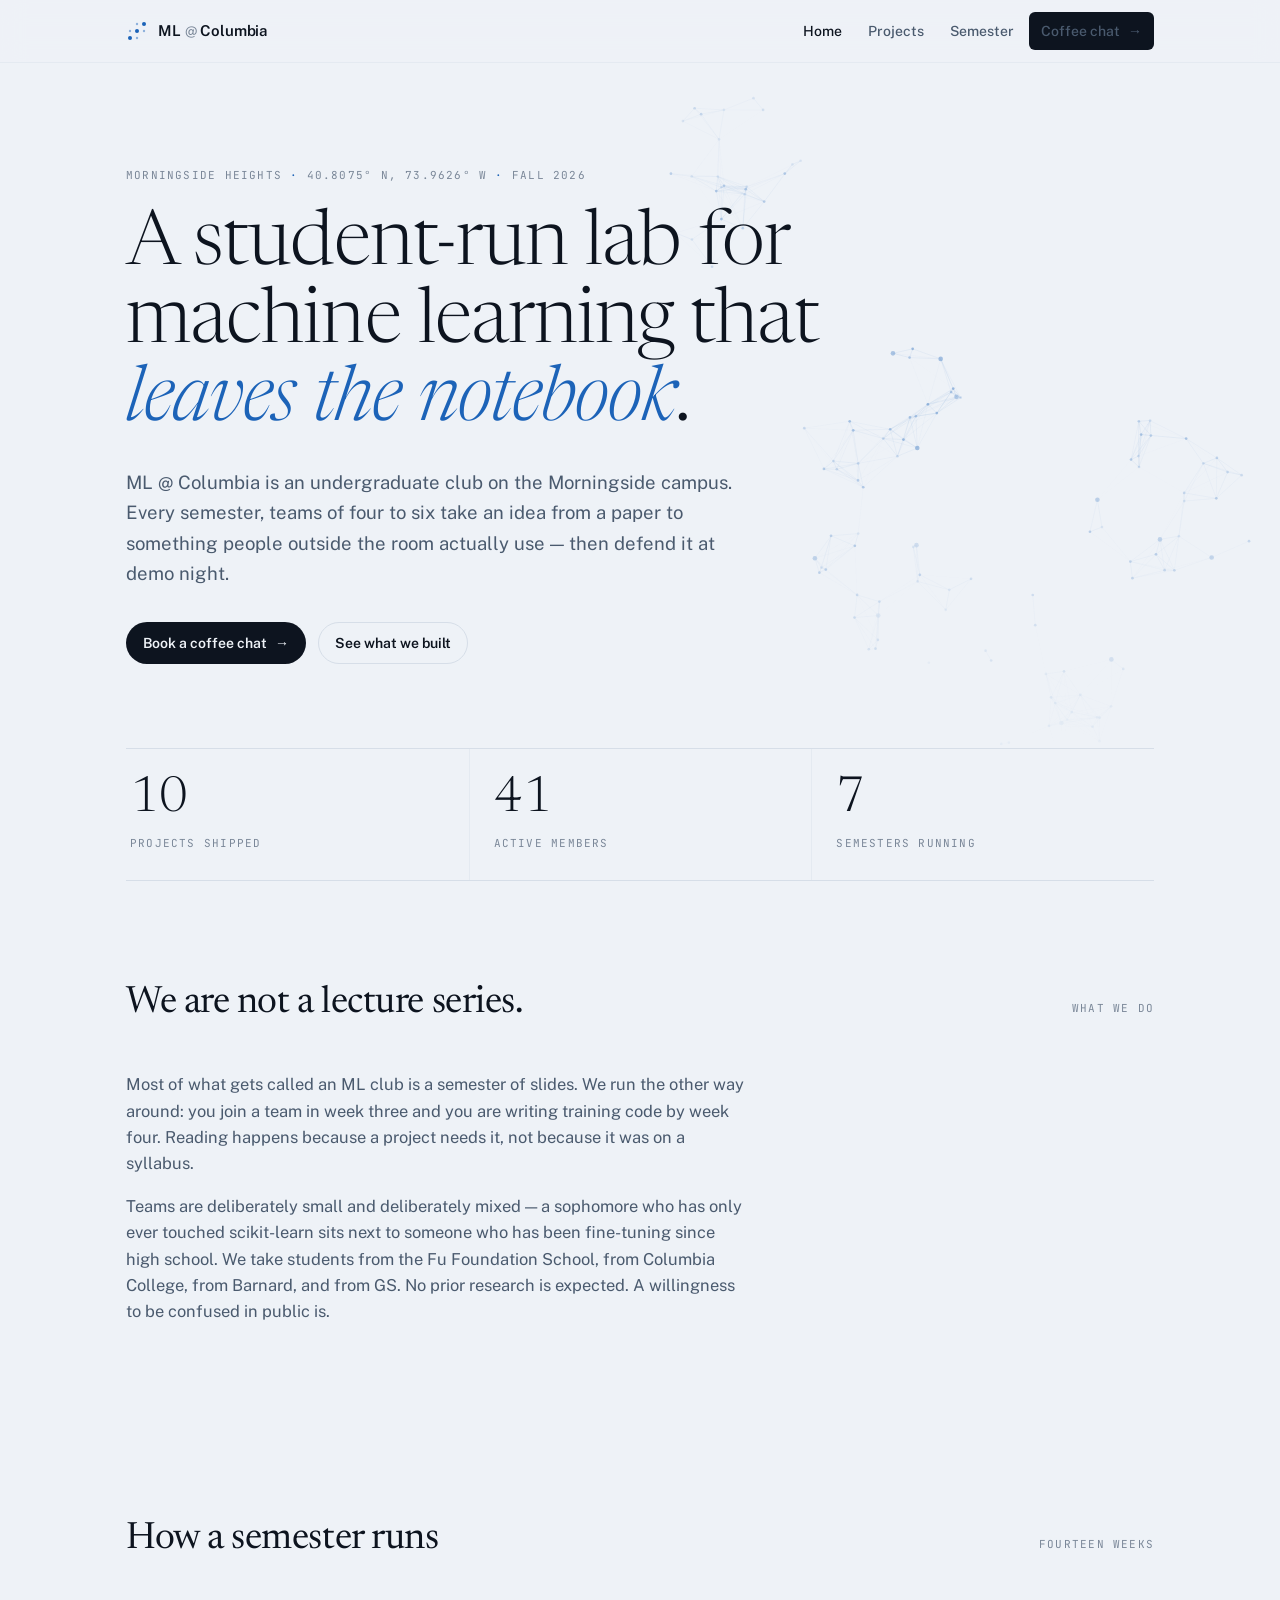
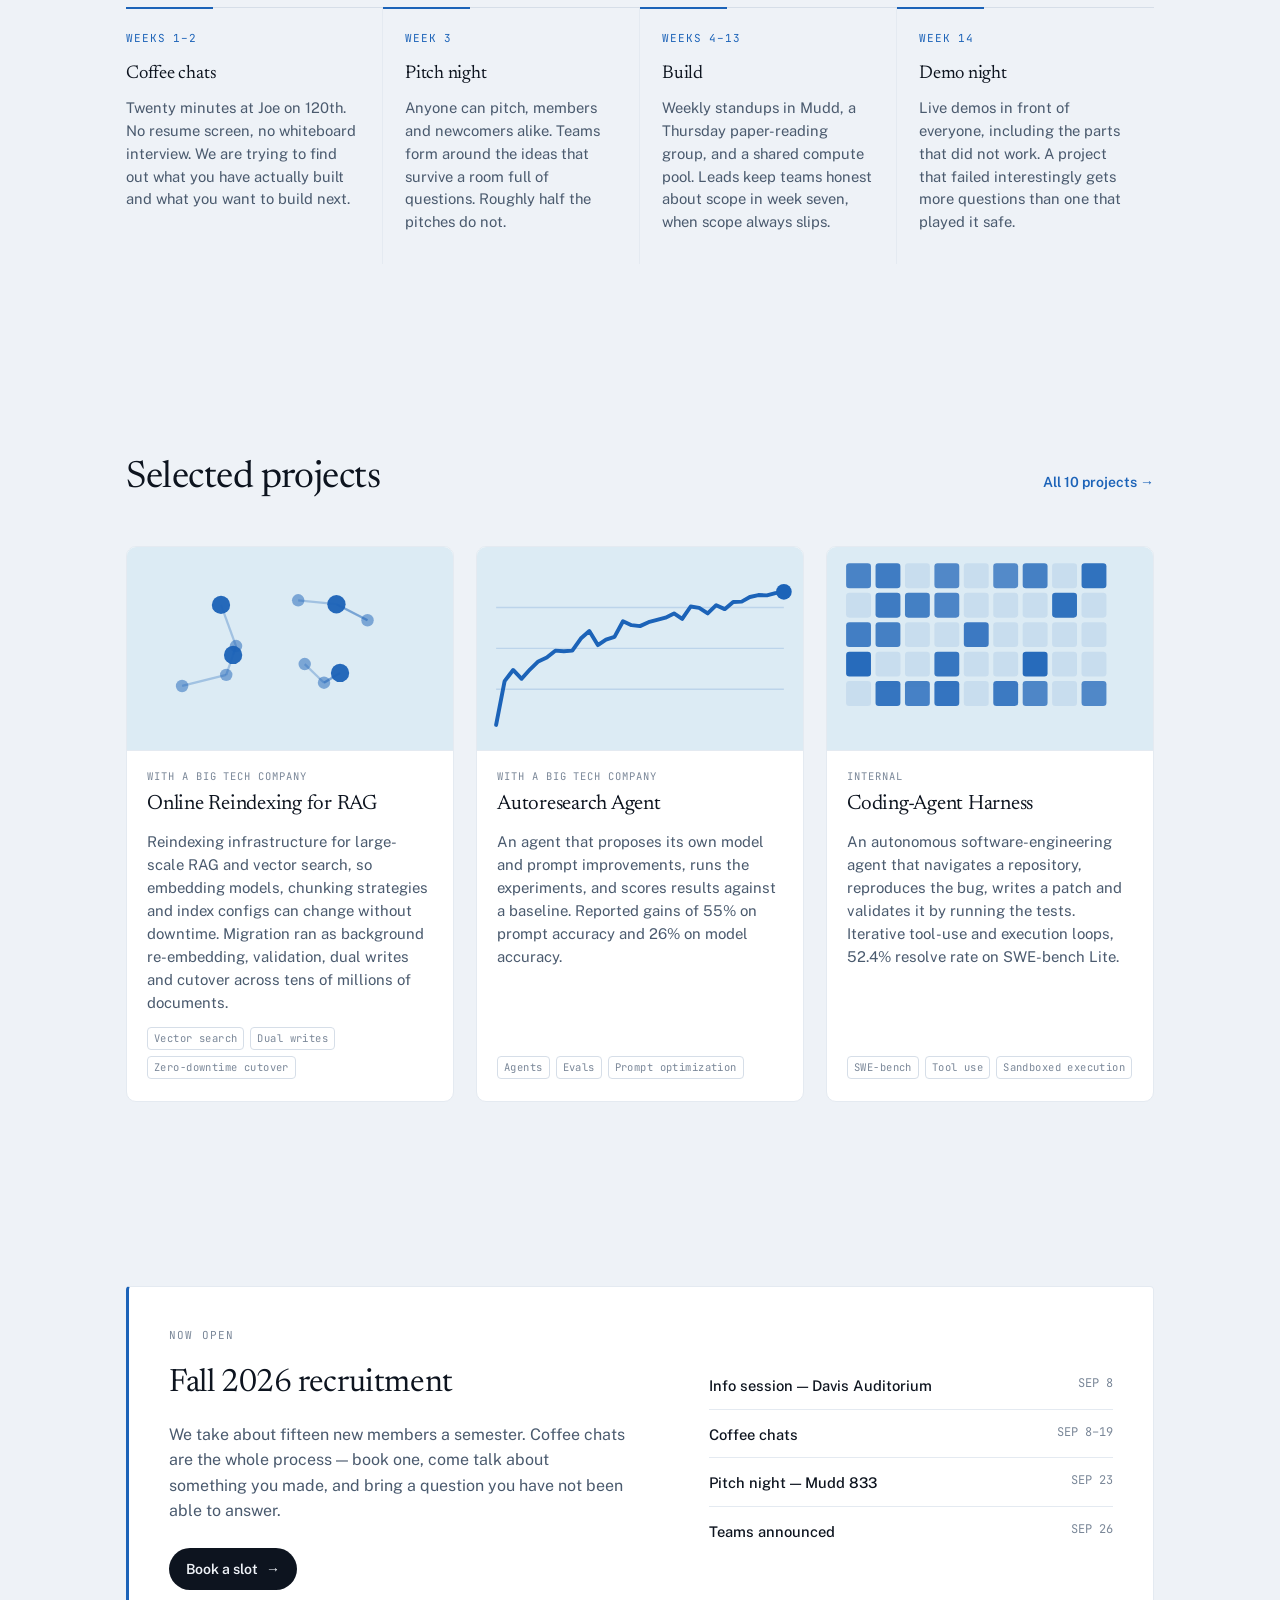
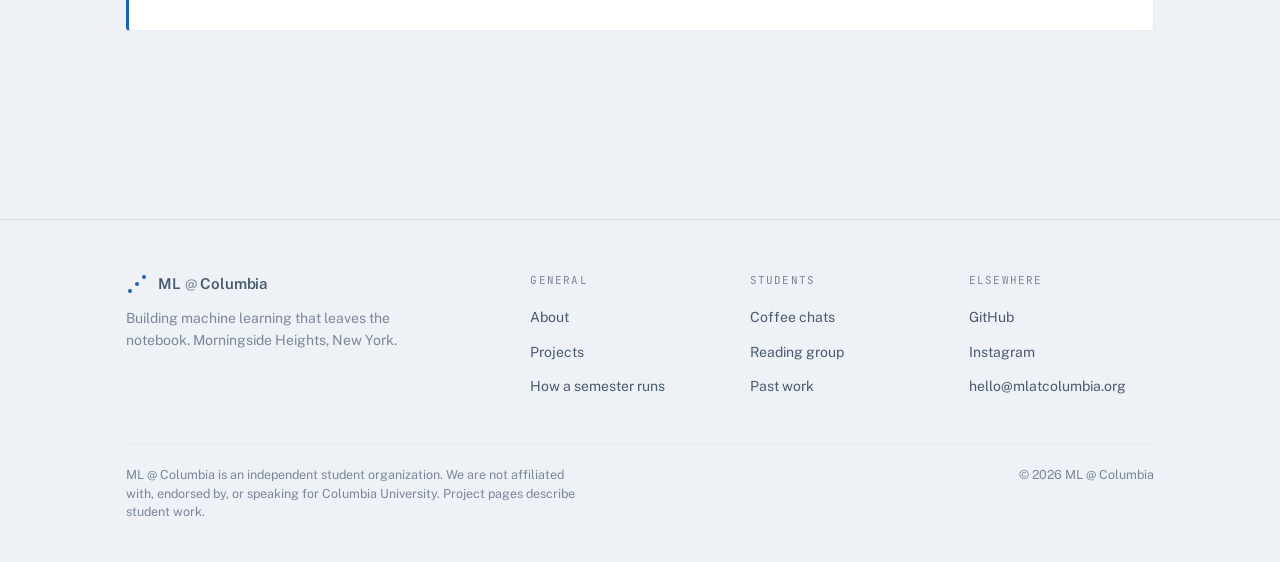
==== index.html @ 2ce39e10 "Replace placeholder projects with real work Ten projects grouped by area instead of invented semeste" ====
<!doctype html>
<html lang="en">
<head>
<meta charset="utf-8">
<meta name="viewport" content="width=device-width, initial-scale=1">
<link rel="icon" href="/assets/favicon.svg" type="image/svg+xml">
<link rel="preconnect" href="https://fonts.googleapis.com">
<link rel="preconnect" href="https://fonts.gstatic.com" crossorigin>
<link rel="stylesheet" href="https://fonts.googleapis.com/css2?family=Newsreader:ital,opsz,wght@0,6..72,300;0,6..72,400;0,6..72,500;1,6..72,300;1,6..72,400&family=Public+Sans:ital,wght@0,400;0,500;0,600;1,400&family=JetBrains+Mono:wght@400;500&display=swap">
<link rel="stylesheet" href="/assets/styles.css">
<title>ML @ Columbia</title>
<meta name="description" content="A student-run machine learning club at Columbia. Small teams take an idea from a paper to something people actually use, every semester.">
<meta property="og:title" content="ML @ Columbia">
<meta property="og:description" content="A student-run lab for machine learning that leaves the notebook.">
<meta property="og:type" content="website">
</head>
<body>
<a class="skip" href="#main">Skip to content</a>
<nav class="nav">
  <div class="wrap nav-in">
    <a class="brand" href="/">
      <svg width="22" height="22" viewBox="0 0 22 22" aria-hidden="true">
        <circle cx="4" cy="18" r="2" fill="currentColor"/>
        <circle cx="11" cy="11" r="2" fill="currentColor"/>
        <circle cx="18" cy="4" r="2" fill="currentColor"/>
        <circle cx="4" cy="11" r="1.2" fill="currentColor" opacity=".45"/>
        <circle cx="11" cy="4" r="1.2" fill="currentColor" opacity=".45"/>
        <circle cx="18" cy="11" r="1.2" fill="currentColor" opacity=".45"/>
        <circle cx="11" cy="18" r="1.2" fill="currentColor" opacity=".45"/>
      </svg>
      <b>ML <span>@</span> Columbia</b>
    </a>
    <div class="nav-links">
      <a href="/" aria-current="page">Home</a>
      <a href="/projects">Projects</a>
      <a class="hide-s" href="/#semester">Semester</a>
      <a class="btn btn-solid" href="mailto:hello@mlatcolumbia.org?subject=Coffee%20chat">Coffee chat <span class="arw" aria-hidden="true">&rarr;</span></a>
    </div>
  </div>
</nav>
<main id="main">
  <section class="hero">
    <canvas id="emb" aria-hidden="true"></canvas>
    <div class="wrap">
      <div class="eyebrow mono">Morningside Heights <i>&middot;</i> 40.8075&deg; N, 73.9626&deg; W <i>&middot;</i> Fall 2026</div>
      <h1>A student-run lab for machine learning that <em>leaves the notebook</em>.</h1>
      <p class="lede">ML @ Columbia is an undergraduate club on the Morningside campus. Every semester, teams of four to six take an idea from a paper to something people outside the room actually use &mdash; then defend it at demo night.</p>
      <div class="cta-row">
        <a class="btn btn-solid" href="mailto:hello@mlatcolumbia.org?subject=Coffee%20chat">Book a coffee chat <span class="arw" aria-hidden="true">&rarr;</span></a>
        <a class="btn btn-ghost" href="/projects">See what we built</a>
      </div>
    </div>
  </section>

  <div class="wrap">
    <div class="stats">
      <div class="stat"><div class="n">10</div><div class="l mono">Projects shipped</div></div>
      <div class="stat"><div class="n">41</div><div class="l mono">Active members</div></div>
      <div class="stat"><div class="n">7</div><div class="l mono">Semesters running</div></div>
    </div>
  </div>

  <section class="sec wrap" id="about">
    <div class="sec-head">
      <h2>We are not a lecture series.</h2>
      <span class="sec-kicker mono">What we do</span>
    </div>
    <p class="prose">Most of what gets called an ML club is a semester of slides. We run the other way around: you join a team in week three and you are writing training code by week four. Reading happens because a project needs it, not because it was on a syllabus.</p>
    <p class="prose">Teams are deliberately small and deliberately mixed &mdash; a sophomore who has only ever touched scikit-learn sits next to someone who has been fine-tuning since high school. We take students from the Fu Foundation School, from Columbia College, from Barnard, and from GS. No prior research is expected. A willingness to be confused in public is.</p>
  </section>

  <section class="sec wrap" id="semester">
    <div class="sec-head">
      <h2>How a semester runs</h2>
      <span class="sec-kicker mono">Fourteen weeks</span>
    </div>
    <div class="phases">
      <div class="phase">
        <div class="wk">WEEKS 1&ndash;2</div>
        <h3>Coffee chats</h3>
        <p>Twenty minutes at Joe on 120th. No resume screen, no whiteboard interview. We are trying to find out what you have actually built and what you want to build next.</p>
      </div>
      <div class="phase">
        <div class="wk">WEEK 3</div>
        <h3>Pitch night</h3>
        <p>Anyone can pitch, members and newcomers alike. Teams form around the ideas that survive a room full of questions. Roughly half the pitches do not.</p>
      </div>
      <div class="phase">
        <div class="wk">WEEKS 4&ndash;13</div>
        <h3>Build</h3>
        <p>Weekly standups in Mudd, a Thursday paper-reading group, and a shared compute pool. Leads keep teams honest about scope in week seven, when scope always slips.</p>
      </div>
      <div class="phase">
        <div class="wk">WEEK 14</div>
        <h3>Demo night</h3>
        <p>Live demos in front of everyone, including the parts that did not work. A project that failed interestingly gets more questions than one that played it safe.</p>
      </div>
    </div>
  </section>

  <section class="sec wrap" id="recent">
    <div class="sec-head">
      <h2>Selected projects</h2>
      <a href="/projects">All 10 projects <span aria-hidden="true">&rarr;</span></a>
    </div>
    <div class="feat" id="feat"></div>
  </section>

  <section class="sec wrap">
    <div class="recruit">
      <div>
        <div class="eyebrow mono" style="margin-bottom:14px">Now open</div>
        <h2>Fall 2026 recruitment</h2>
        <p>We take about fifteen new members a semester. Coffee chats are the whole process &mdash; book one, come talk about something you made, and bring a question you have not been able to answer.</p>
        <div class="cta-row" style="margin-top:24px">
          <a class="btn btn-solid" href="mailto:hello@mlatcolumbia.org?subject=Coffee%20chat">Book a slot <span class="arw" aria-hidden="true">&rarr;</span></a>
        </div>
      </div>
      <div class="dates">
        <div><b>Info session &mdash; Davis Auditorium</b><span>SEP 8</span></div>
        <div><b>Coffee chats</b><span>SEP 8&ndash;19</span></div>
        <div><b>Pitch night &mdash; Mudd 833</b><span>SEP 23</span></div>
        <div><b>Teams announced</b><span>SEP 26</span></div>
      </div>
    </div>
  </section>
</main>
<footer>
  <div class="wrap">
    <div class="foot-grid">
      <div>
        <a class="brand" href="/" style="margin-bottom:12px">
          <svg width="22" height="22" viewBox="0 0 22 22" aria-hidden="true">
            <circle cx="4" cy="18" r="2" fill="currentColor"/>
            <circle cx="11" cy="11" r="2" fill="currentColor"/>
            <circle cx="18" cy="4" r="2" fill="currentColor"/>
          </svg>
          <b>ML <span>@</span> Columbia</b>
        </a>
        <p class="foot-blurb">Building machine learning that leaves the notebook. Morningside Heights, New York.</p>
      </div>
      <div>
        <h4>General</h4>
        <ul>
          <li><a href="/#about">About</a></li>
          <li><a href="/projects">Projects</a></li>
          <li><a href="/#semester">How a semester runs</a></li>
        </ul>
      </div>
      <div>
        <h4>Students</h4>
        <ul>
          <li><a href="mailto:hello@mlatcolumbia.org?subject=Coffee%20chat">Coffee chats</a></li>
          <li><a href="/#semester">Reading group</a></li>
          <li><a href="/projects">Past work</a></li>
        </ul>
      </div>
      <div>
        <h4>Elsewhere</h4>
        <ul>
          <li><a href="https://github.com">GitHub</a></li>
          <li><a href="https://instagram.com">Instagram</a></li>
          <li><a href="mailto:hello@mlatcolumbia.org">hello@mlatcolumbia.org</a></li>
        </ul>
      </div>
    </div>
    <div class="colophon">
      <p>ML @ Columbia is an independent student organization. We are not affiliated with, endorsed by, or speaking for Columbia University. Project pages describe student work.</p>
      <p>&copy; 2026 ML @ Columbia</p>
    </div>
  </div>
</footer>
<script src="/assets/data.js"></script>
<script src="/assets/motifs.js"></script>
<script src="/assets/site.js"></script>
</body>
</html>
---- assets/styles.css ----
/* ML @ Columbia — design tokens
   paper/ink are cool neutrals biased toward the accent; Columbia blue is the wash. */
:root{
  --paper:#EEF2F7;
  --surface:#FFFFFF;
  --ink:#0D141F;
  --ink-2:#4A5A6E;
  --ink-3:#7A8798;
  --line:#D6DEE8;
  --line-soft:#E4EAF1;
  --accent:#1C63B8;
  --wash:#B9D9EB;
  --wash-soft:#DCEBF4;
  --halo:rgba(28,99,184,.07);
  --shadow:0 1px 2px rgba(13,20,31,.04),0 12px 32px -18px rgba(13,20,31,.28);
  color-scheme:light;
}
@media (prefers-color-scheme:dark){
  :root:not([data-theme="light"]){
    color-scheme:dark;
    --paper:#090E15;
    --surface:#111A25;
    --ink:#E7EDF5;
    --ink-2:#94A4B8;
    --ink-3:#6C7C90;
    --line:#1F2C3B;
    --line-soft:#182432;
    --accent:#7CB8F2;
    --wash:#24425C;
    --wash-soft:#16293A;
    --halo:rgba(124,184,242,.10);
    --shadow:0 1px 2px rgba(0,0,0,.4),0 14px 36px -20px rgba(0,0,0,.8);
  }
}
:root[data-theme="dark"]{
  color-scheme:dark;
  --paper:#090E15;
  --surface:#111A25;
  --ink:#E7EDF5;
  --ink-2:#94A4B8;
  --ink-3:#6C7C90;
  --line:#1F2C3B;
  --line-soft:#182432;
  --accent:#7CB8F2;
  --wash:#24425C;
  --wash-soft:#16293A;
  --halo:rgba(124,184,242,.10);
  --shadow:0 1px 2px rgba(0,0,0,.4),0 14px 36px -20px rgba(0,0,0,.8);
}

*{box-sizing:border-box}
html{-webkit-text-size-adjust:100%}
body{
  margin:0;
  background:var(--paper);
  color:var(--ink);
  font-family:"Public Sans","Helvetica Neue",Helvetica,Arial,sans-serif;
  font-size:16px;
  line-height:1.6;
  -webkit-font-smoothing:antialiased;
}
img{max-width:100%}
[hidden]{display:none!important}
h1,h2,h3{
  font-family:Newsreader,"Iowan Old Style",Georgia,serif;
  font-weight:400;
  text-wrap:balance;
  margin:0;
  letter-spacing:-.012em;
}
p{margin:0}
a{color:inherit}
:focus-visible{outline:2px solid var(--accent);outline-offset:3px;border-radius:2px}
.skip{position:absolute;left:-9999px;top:0;background:var(--surface);color:var(--ink);padding:10px 16px;z-index:100}
.skip:focus{left:12px;top:12px}

.wrap{max-width:1140px;margin-inline:auto;padding-inline:clamp(20px,5vw,56px)}
.mono{
  font-family:"JetBrains Mono",ui-monospace,SFMono-Regular,Menlo,monospace;
  font-size:11px;
  letter-spacing:.11em;
  text-transform:uppercase;
}

/* ---------- nav ---------- */
.nav{
  position:sticky;top:0;z-index:40;
  background:color-mix(in srgb,var(--paper) 86%,transparent);
  backdrop-filter:blur(12px);
  border-bottom:1px solid var(--line-soft);
}
.nav-in{display:flex;align-items:center;gap:20px;height:62px}
.brand{display:flex;align-items:center;gap:10px;text-decoration:none;margin-right:auto}
.brand svg{display:block;color:var(--accent)}
.brand b{font-weight:600;font-size:15px;letter-spacing:-.01em}
.brand span{color:var(--ink-3);font-weight:400}
.nav-links{display:flex;align-items:center;gap:4px}
.nav-links a{
  text-decoration:none;color:var(--ink-2);font-size:14px;font-weight:500;
  padding:7px 11px;border-radius:6px;
}
.nav-links a:hover{color:var(--ink);background:var(--halo)}
.nav-links a[aria-current="page"]{color:var(--ink)}
.btn{
  display:inline-flex;align-items:center;gap:8px;
  font-size:14px;font-weight:600;text-decoration:none;
  padding:9px 16px;border-radius:999px;border:1px solid transparent;
  transition:transform .15s ease,background .15s ease,border-color .15s ease;
}
.btn-solid{background:var(--ink);color:var(--paper)}
.btn-solid:hover{transform:translateY(-1px)}
.btn-ghost{border-color:var(--line);color:var(--ink)}
.btn-ghost:hover{border-color:var(--ink-3);background:var(--surface)}
.btn .arw{transition:transform .18s ease}
.btn:hover .arw{transform:translateX(3px)}

/* ---------- hero ---------- */
.hero{position:relative;padding-block:clamp(56px,9vw,104px) clamp(48px,7vw,84px);overflow:hidden}
.hero.tight{padding-block:clamp(48px,7vw,84px) clamp(32px,4vw,48px)}
#emb{
  position:absolute;inset:0;width:100%;height:100%;
  opacity:.55;pointer-events:none;
  -webkit-mask-image:radial-gradient(120% 90% at 78% 40%,#000 10%,transparent 72%);
  mask-image:radial-gradient(120% 90% at 78% 40%,#000 10%,transparent 72%);
}
.hero .wrap{position:relative}
.eyebrow{color:var(--ink-3);margin-bottom:22px}
.eyebrow i{font-style:normal;color:var(--accent)}
h1{font-size:clamp(2.5rem,6.4vw,4.75rem);line-height:1.03;max-width:16ch;font-weight:300}
h1.sub{font-size:clamp(2.1rem,5vw,3.9rem);max-width:19ch}
h1 em{font-style:italic;color:var(--accent)}
.lede{margin-top:26px;max-width:56ch;font-size:clamp(1.02rem,1.5vw,1.16rem);color:var(--ink-2);line-height:1.62}
.cta-row{display:flex;flex-wrap:wrap;gap:12px;margin-top:34px}

/* ---------- stats ---------- */
.stats{display:grid;grid-template-columns:repeat(3,1fr);border-top:1px solid var(--line);border-bottom:1px solid var(--line)}
.stat{padding:26px 4px 28px}
.stat + .stat{border-left:1px solid var(--line-soft);padding-left:24px}
.stat .n{font-family:Newsreader,Georgia,serif;font-size:clamp(2rem,4.6vw,3.1rem);line-height:1;font-weight:300;font-variant-numeric:tabular-nums}
.stat .l{color:var(--ink-3);margin-top:10px}

/* ---------- sections ---------- */
.sec{padding-block:clamp(56px,8vw,92px)}
.sec-head{display:flex;align-items:baseline;justify-content:space-between;gap:24px;flex-wrap:wrap;margin-bottom:38px}
.sec-head h2{font-size:clamp(1.65rem,3.1vw,2.35rem);max-width:20ch}
.sec-kicker{color:var(--ink-3)}
.sec-head a{color:var(--accent);text-decoration:none;font-size:14px;font-weight:600;white-space:nowrap}
.sec-head a:hover{text-decoration:underline;text-underline-offset:3px}
.prose{max-width:62ch;color:var(--ink-2);font-size:1.03rem}
.prose + .prose{margin-top:16px}

/* ---------- semester timeline (numbered because the order is real) ---------- */
.phases{display:grid;grid-template-columns:repeat(4,1fr);border-top:1px solid var(--line)}
.phase{padding:22px 22px 30px 0;border-right:1px solid var(--line-soft);position:relative}
.phase:last-child{border-right:0}
.phase:not(:first-child){padding-left:22px}
.phase::before{content:"";position:absolute;top:-1px;left:0;width:34%;height:2px;background:var(--accent)}
.phase .wk{color:var(--accent);font-family:"JetBrains Mono",monospace;font-size:11px;letter-spacing:.08em}
.phase h3{font-size:1.16rem;margin:12px 0 8px}
.phase p{font-size:.92rem;color:var(--ink-2);line-height:1.55}

/* ---------- featured cards ---------- */
.feat{display:grid;grid-template-columns:repeat(3,1fr);gap:22px}
.card{
  background:var(--surface);border:1px solid var(--line-soft);border-radius:10px;
  overflow:hidden;display:flex;flex-direction:column;text-decoration:none;
  transition:border-color .18s ease,transform .18s ease,box-shadow .18s ease;
}
.card:hover{border-color:var(--line);transform:translateY(-2px);box-shadow:var(--shadow)}
.card .art{aspect-ratio:16/10;background:var(--wash-soft);color:var(--accent);display:block;border-bottom:1px solid var(--line-soft)}
.card .art svg{display:block;width:100%;height:100%}
.card .body{padding:18px 20px 22px;display:flex;flex-direction:column;gap:9px;flex:1}
.card h3{font-size:1.3rem}
.card p{font-size:.93rem;color:var(--ink-2);line-height:1.55;flex:1}
.tags{display:flex;flex-wrap:wrap;gap:6px;margin-top:4px}
.tag{
  font-family:"JetBrains Mono",monospace;font-size:10.5px;letter-spacing:.04em;
  color:var(--ink-3);border:1px solid var(--line);border-radius:4px;padding:2px 6px;
}

/* ---------- project index ---------- */
.filters{display:flex;flex-wrap:wrap;gap:8px;margin-bottom:8px}
.filters button{
  font:inherit;font-size:13px;font-weight:500;cursor:pointer;
  background:transparent;color:var(--ink-2);
  border:1px solid var(--line);border-radius:999px;padding:6px 14px;
  transition:color .15s ease,border-color .15s ease,background .15s ease;
}
.filters button:hover{color:var(--ink);border-color:var(--ink-3)}
.filters button[aria-pressed="true"]{background:var(--ink);color:var(--paper);border-color:var(--ink)}
.group{margin-top:44px}
.group-label{display:flex;align-items:center;gap:14px;color:var(--ink-3);padding-bottom:12px;border-bottom:1px solid var(--line)}
.group-label .count{margin-left:auto;font-variant-numeric:tabular-nums}
.dot{width:6px;height:6px;border-radius:50%;background:var(--accent);flex:none}
.rows{display:flex;flex-direction:column}
.row{
  display:grid;grid-template-columns:52px minmax(0,1fr) minmax(0,1.5fr) auto;
  align-items:center;gap:20px;padding:16px 8px;border-bottom:1px solid var(--line-soft);
}
.row .thumb{width:52px;height:52px;border-radius:7px;background:var(--wash-soft);color:var(--accent);border:1px solid var(--line-soft);overflow:hidden}
.row .thumb svg{display:block;width:100%;height:100%}
.row .nm{font-family:Newsreader,Georgia,serif;font-size:1.18rem;line-height:1.25}
.row .ds{color:var(--ink-2);font-size:.93rem;line-height:1.5}
.row .meta{display:flex;flex-direction:column;align-items:flex-end;gap:6px}

/* ---------- recruiting ---------- */
.recruit{
  background:var(--surface);border:1px solid var(--line-soft);border-left:3px solid var(--accent);
  border-radius:4px;padding:clamp(26px,4vw,40px);
  display:grid;grid-template-columns:1.25fr 1fr;gap:34px;align-items:center;
}
.recruit h2{font-size:clamp(1.5rem,2.6vw,2rem)}
.recruit p{color:var(--ink-2);margin-top:12px;max-width:46ch}
.dates{display:flex;flex-direction:column;gap:2px}
.dates div{display:flex;justify-content:space-between;gap:18px;padding:11px 0;border-bottom:1px solid var(--line-soft);font-size:.92rem}
.dates div:last-child{border-bottom:0}
.dates b{font-weight:500}
.dates span{color:var(--ink-3);font-family:"JetBrains Mono",monospace;font-size:12px}

/* ---------- footer ---------- */
footer{border-top:1px solid var(--line);margin-top:clamp(56px,8vw,96px);padding-block:52px 40px}
.foot-grid{display:grid;grid-template-columns:2fr 1fr 1fr 1fr;gap:34px}
.foot-grid h4{margin:0 0 14px;color:var(--ink-3);font-weight:400;font-size:11px;letter-spacing:.11em;text-transform:uppercase;font-family:"JetBrains Mono",monospace}
.foot-grid ul{list-style:none;margin:0;padding:0;display:flex;flex-direction:column;gap:9px}
.foot-grid a{color:var(--ink-2);text-decoration:none;font-size:14px}
.foot-grid a:hover{color:var(--accent)}
.foot-blurb{color:var(--ink-3);font-size:14px;max-width:34ch;line-height:1.55}
.colophon{margin-top:44px;padding-top:22px;border-top:1px solid var(--line-soft);display:flex;justify-content:space-between;gap:20px;flex-wrap:wrap;color:var(--ink-3);font-size:12.5px}
.colophon p{max-width:58ch;line-height:1.5}

@media (max-width:900px){
  .feat{grid-template-columns:1fr 1fr}
  .phases{grid-template-columns:1fr 1fr}
  .phase{border-bottom:1px solid var(--line-soft)}
  .recruit{grid-template-columns:1fr}
  .foot-grid{grid-template-columns:1fr 1fr}
  .row{grid-template-columns:44px minmax(0,1fr);row-gap:10px}
  .row .ds{grid-column:2}
  .row .meta{grid-column:2;align-items:flex-start;flex-direction:row;flex-wrap:wrap}
}
@media (max-width:620px){
  .nav-links .hide-s{display:none}
  .feat{grid-template-columns:1fr}
  .stats{grid-template-columns:1fr}
  .stat{border-left:0!important;padding-left:0!important;border-top:1px solid var(--line-soft)}
  .stat:first-child{border-top:0}
  .phases{grid-template-columns:1fr}
  .phase{padding-left:0!important;border-right:0}
}
@media (prefers-reduced-motion:reduce){
  *{animation-duration:.001ms!important;transition-duration:.001ms!important}
}

/* partner / provenance line — sits above the title on cards, under it in the index */
.org{display:block;color:var(--ink-3);font-size:10.5px;letter-spacing:.09em;line-height:1.4}
.card .body .org{margin-bottom:-5px}
.row .nm .org{margin-top:5px}
.row .nm{align-self:start}
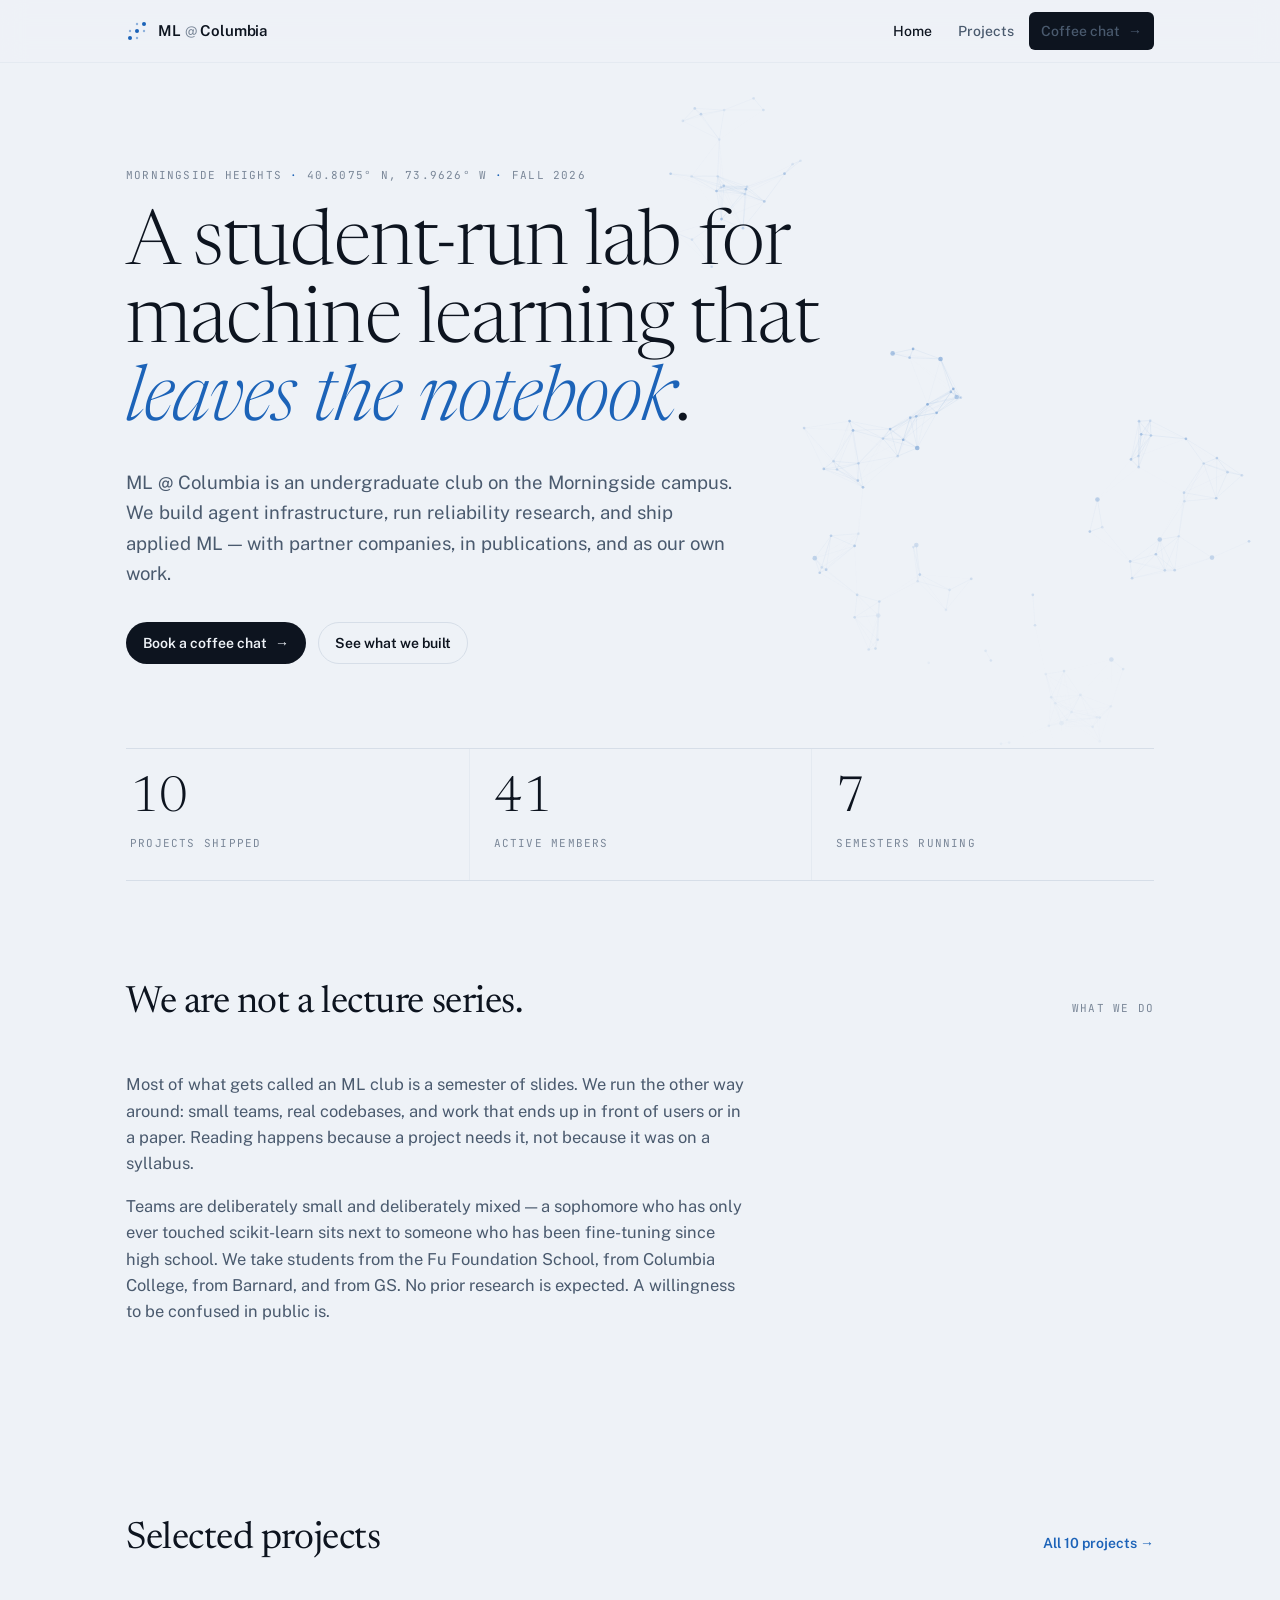
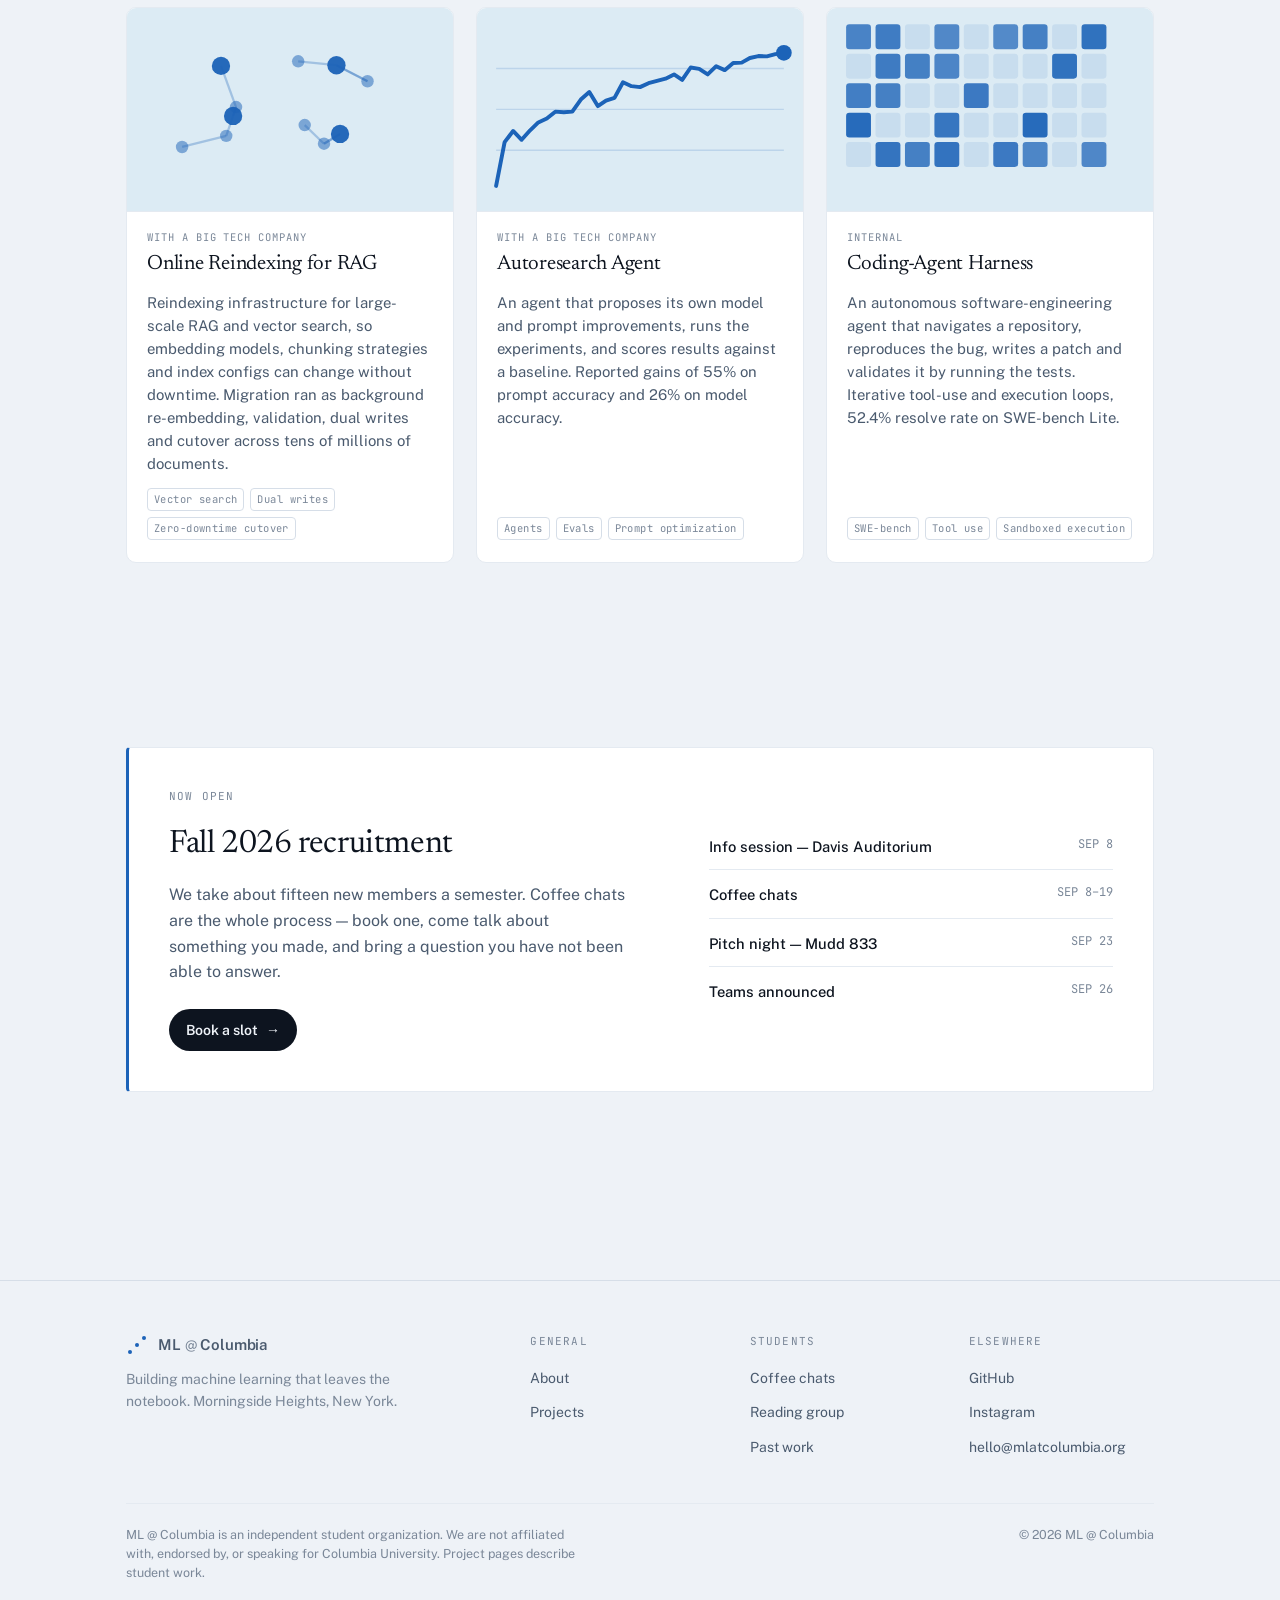
==== commit 31ca06e2: "Remove the semester/origin narrative Drops the 'How a semester runs' section, its nav and footer lin" ====
--- a/index.html
+++ b/index.html
@@ -9,7 +9,7 @@
 <link rel="stylesheet" href="https://fonts.googleapis.com/css2?family=Newsreader:ital,opsz,wght@0,6..72,300;0,6..72,400;0,6..72,500;1,6..72,300;1,6..72,400&family=Public+Sans:ital,wght@0,400;0,500;0,600;1,400&family=JetBrains+Mono:wght@400;500&display=swap">
 <link rel="stylesheet" href="/assets/styles.css">
 <title>ML @ Columbia</title>
-<meta name="description" content="A student-run machine learning club at Columbia. Small teams take an idea from a paper to something people actually use, every semester.">
+<meta name="description" content="A student-run machine learning club at Columbia, building agent infrastructure, reliability research and applied ML.">
 <meta property="og:title" content="ML @ Columbia">
 <meta property="og:description" content="A student-run lab for machine learning that leaves the notebook.">
 <meta property="og:type" content="website">
@@ -33,7 +33,6 @@
     <div class="nav-links">
       <a href="/" aria-current="page">Home</a>
       <a href="/projects">Projects</a>
-      <a class="hide-s" href="/#semester">Semester</a>
       <a class="btn btn-solid" href="mailto:hello@mlatcolumbia.org?subject=Coffee%20chat">Coffee chat <span class="arw" aria-hidden="true">&rarr;</span></a>
     </div>
   </div>
@@ -44,7 +43,7 @@
     <div class="wrap">
       <div class="eyebrow mono">Morningside Heights <i>&middot;</i> 40.8075&deg; N, 73.9626&deg; W <i>&middot;</i> Fall 2026</div>
       <h1>A student-run lab for machine learning that <em>leaves the notebook</em>.</h1>
-      <p class="lede">ML @ Columbia is an undergraduate club on the Morningside campus. Every semester, teams of four to six take an idea from a paper to something people outside the room actually use &mdash; then defend it at demo night.</p>
+      <p class="lede">ML @ Columbia is an undergraduate club on the Morningside campus. We build agent infrastructure, run reliability research, and ship applied ML &mdash; with partner companies, in publications, and as our own work.</p>
       <div class="cta-row">
         <a class="btn btn-solid" href="mailto:hello@mlatcolumbia.org?subject=Coffee%20chat">Book a coffee chat <span class="arw" aria-hidden="true">&rarr;</span></a>
         <a class="btn btn-ghost" href="/projects">See what we built</a>
@@ -65,38 +64,10 @@
       <h2>We are not a lecture series.</h2>
       <span class="sec-kicker mono">What we do</span>
     </div>
-    <p class="prose">Most of what gets called an ML club is a semester of slides. We run the other way around: you join a team in week three and you are writing training code by week four. Reading happens because a project needs it, not because it was on a syllabus.</p>
+    <p class="prose">Most of what gets called an ML club is a semester of slides. We run the other way around: small teams, real codebases, and work that ends up in front of users or in a paper. Reading happens because a project needs it, not because it was on a syllabus.</p>
     <p class="prose">Teams are deliberately small and deliberately mixed &mdash; a sophomore who has only ever touched scikit-learn sits next to someone who has been fine-tuning since high school. We take students from the Fu Foundation School, from Columbia College, from Barnard, and from GS. No prior research is expected. A willingness to be confused in public is.</p>
   </section>
 
-  <section class="sec wrap" id="semester">
-    <div class="sec-head">
-      <h2>How a semester runs</h2>
-      <span class="sec-kicker mono">Fourteen weeks</span>
-    </div>
-    <div class="phases">
-      <div class="phase">
-        <div class="wk">WEEKS 1&ndash;2</div>
-        <h3>Coffee chats</h3>
-        <p>Twenty minutes at Joe on 120th. No resume screen, no whiteboard interview. We are trying to find out what you have actually built and what you want to build next.</p>
-      </div>
-      <div class="phase">
-        <div class="wk">WEEK 3</div>
-        <h3>Pitch night</h3>
-        <p>Anyone can pitch, members and newcomers alike. Teams form around the ideas that survive a room full of questions. Roughly half the pitches do not.</p>
-      </div>
-      <div class="phase">
-        <div class="wk">WEEKS 4&ndash;13</div>
-        <h3>Build</h3>
-        <p>Weekly standups in Mudd, a Thursday paper-reading group, and a shared compute pool. Leads keep teams honest about scope in week seven, when scope always slips.</p>
-      </div>
-      <div class="phase">
-        <div class="wk">WEEK 14</div>
-        <h3>Demo night</h3>
-        <p>Live demos in front of everyone, including the parts that did not work. A project that failed interestingly gets more questions than one that played it safe.</p>
-      </div>
-    </div>
-  </section>
 
   <section class="sec wrap" id="recent">
     <div class="sec-head">
@@ -144,14 +115,13 @@
         <ul>
           <li><a href="/#about">About</a></li>
           <li><a href="/projects">Projects</a></li>
-          <li><a href="/#semester">How a semester runs</a></li>
         </ul>
       </div>
       <div>
         <h4>Students</h4>
         <ul>
           <li><a href="mailto:hello@mlatcolumbia.org?subject=Coffee%20chat">Coffee chats</a></li>
-          <li><a href="/#semester">Reading group</a></li>
+          <li><a href="/projects">Reading group</a></li>
           <li><a href="/projects">Past work</a></li>
         </ul>
       </div>
--- a/assets/styles.css
+++ b/assets/styles.css
@@ -149,15 +149,6 @@
 .prose{max-width:62ch;color:var(--ink-2);font-size:1.03rem}
 .prose + .prose{margin-top:16px}
 
-/* ---------- semester timeline (numbered because the order is real) ---------- */
-.phases{display:grid;grid-template-columns:repeat(4,1fr);border-top:1px solid var(--line)}
-.phase{padding:22px 22px 30px 0;border-right:1px solid var(--line-soft);position:relative}
-.phase:last-child{border-right:0}
-.phase:not(:first-child){padding-left:22px}
-.phase::before{content:"";position:absolute;top:-1px;left:0;width:34%;height:2px;background:var(--accent)}
-.phase .wk{color:var(--accent);font-family:"JetBrains Mono",monospace;font-size:11px;letter-spacing:.08em}
-.phase h3{font-size:1.16rem;margin:12px 0 8px}
-.phase p{font-size:.92rem;color:var(--ink-2);line-height:1.55}
 
 /* ---------- featured cards ---------- */
 .feat{display:grid;grid-template-columns:repeat(3,1fr);gap:22px}
@@ -230,8 +221,6 @@
 
 @media (max-width:900px){
   .feat{grid-template-columns:1fr 1fr}
-  .phases{grid-template-columns:1fr 1fr}
-  .phase{border-bottom:1px solid var(--line-soft)}
   .recruit{grid-template-columns:1fr}
   .foot-grid{grid-template-columns:1fr 1fr}
   .row{grid-template-columns:44px minmax(0,1fr);row-gap:10px}
@@ -244,8 +233,6 @@
   .stats{grid-template-columns:1fr}
   .stat{border-left:0!important;padding-left:0!important;border-top:1px solid var(--line-soft)}
   .stat:first-child{border-top:0}
-  .phases{grid-template-columns:1fr}
-  .phase{padding-left:0!important;border-right:0}
 }
 @media (prefers-reduced-motion:reduce){
   *{animation-duration:.001ms!important;transition-duration:.001ms!important}
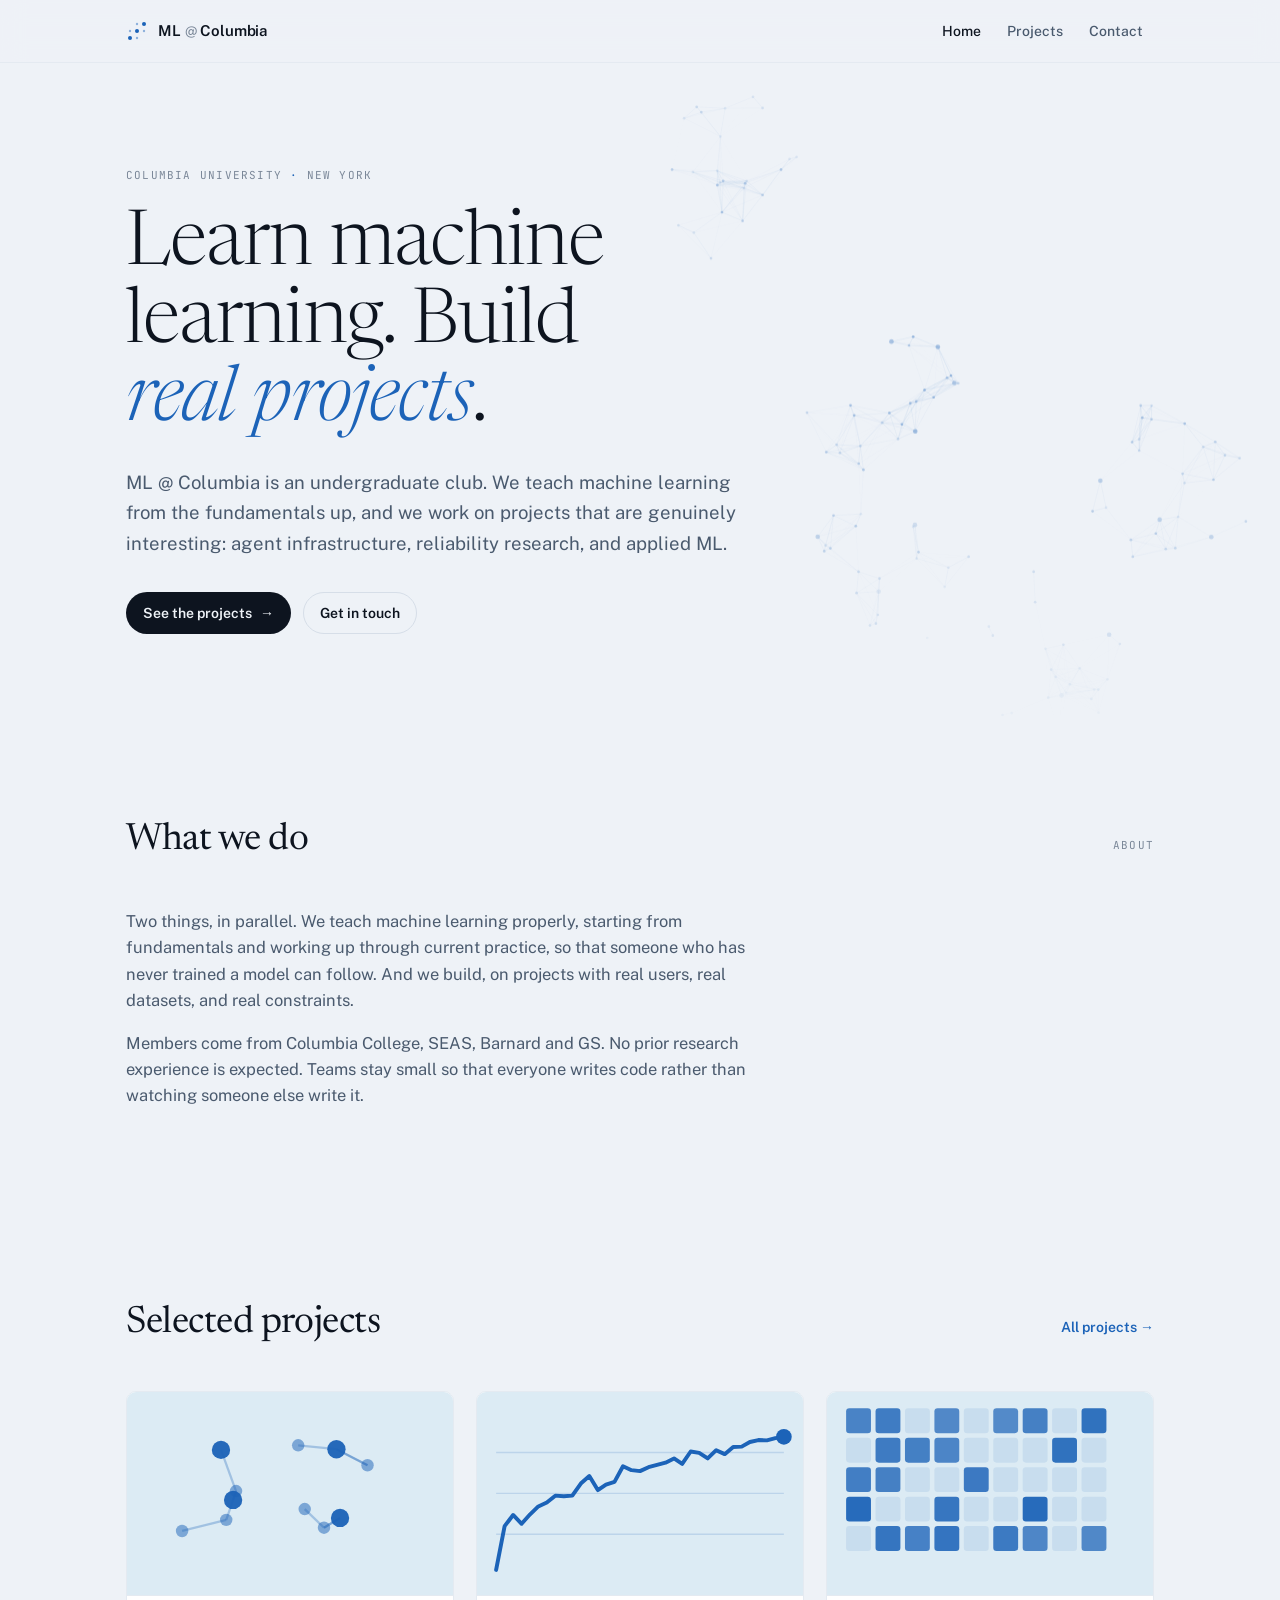
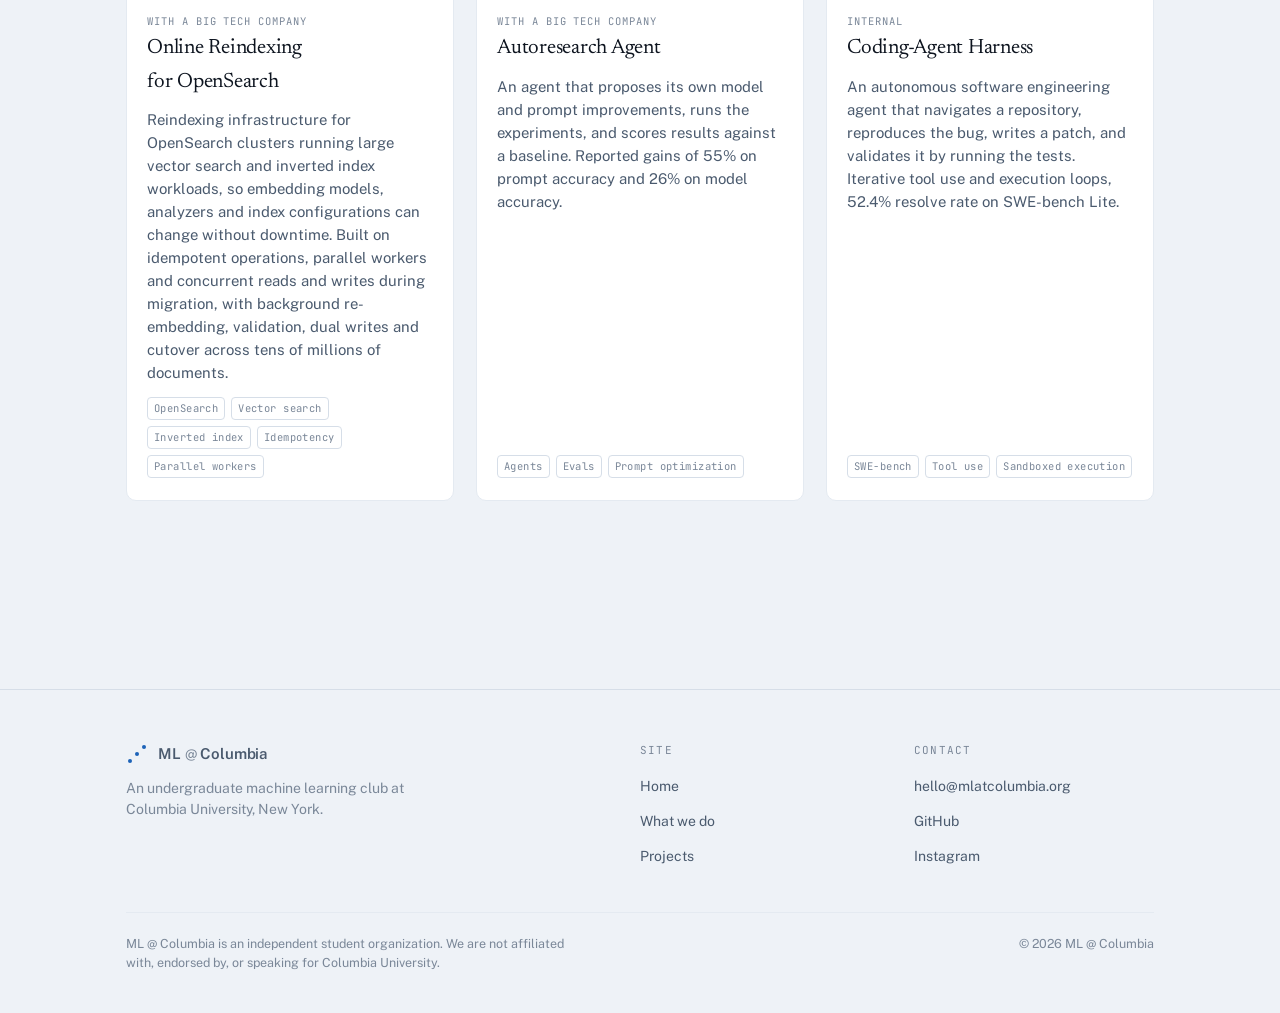
==== commit 6b9f7641: "Plainer copy, drop stats and recruitment Removes the stats row, the recruitment block and every coff" ====
--- a/index.html
+++ b/index.html
@@ -9,9 +9,9 @@
 <link rel="stylesheet" href="https://fonts.googleapis.com/css2?family=Newsreader:ital,opsz,wght@0,6..72,300;0,6..72,400;0,6..72,500;1,6..72,300;1,6..72,400&family=Public+Sans:ital,wght@0,400;0,500;0,600;1,400&family=JetBrains+Mono:wght@400;500&display=swap">
 <link rel="stylesheet" href="/assets/styles.css">
 <title>ML @ Columbia</title>
-<meta name="description" content="A student-run machine learning club at Columbia, building agent infrastructure, reliability research and applied ML.">
+<meta name="description" content="An undergraduate machine learning club at Columbia University. We teach machine learning and build projects in agent infrastructure, reliability research and applied ML.">
 <meta property="og:title" content="ML @ Columbia">
-<meta property="og:description" content="A student-run lab for machine learning that leaves the notebook.">
+<meta property="og:description" content="Learn machine learning. Build real projects.">
 <meta property="og:type" content="website">
 </head>
 <body>
@@ -33,7 +33,7 @@
     <div class="nav-links">
       <a href="/" aria-current="page">Home</a>
       <a href="/projects">Projects</a>
-      <a class="btn btn-solid" href="mailto:hello@mlatcolumbia.org?subject=Coffee%20chat">Coffee chat <span class="arw" aria-hidden="true">&rarr;</span></a>
+      <a href="mailto:hello@mlatcolumbia.org">Contact</a>
     </div>
   </div>
 </nav>
@@ -41,59 +41,31 @@
   <section class="hero">
     <canvas id="emb" aria-hidden="true"></canvas>
     <div class="wrap">
-      <div class="eyebrow mono">Morningside Heights <i>&middot;</i> 40.8075&deg; N, 73.9626&deg; W <i>&middot;</i> Fall 2026</div>
-      <h1>A student-run lab for machine learning that <em>leaves the notebook</em>.</h1>
-      <p class="lede">ML @ Columbia is an undergraduate club on the Morningside campus. We build agent infrastructure, run reliability research, and ship applied ML &mdash; with partner companies, in publications, and as our own work.</p>
+      <div class="eyebrow mono">Columbia University <i>&middot;</i> New York</div>
+      <h1>Learn machine learning. Build <em>real projects</em>.</h1>
+      <p class="lede">ML @ Columbia is an undergraduate club. We teach machine learning from the fundamentals up, and we work on projects that are genuinely interesting: agent infrastructure, reliability research, and applied ML.</p>
       <div class="cta-row">
-        <a class="btn btn-solid" href="mailto:hello@mlatcolumbia.org?subject=Coffee%20chat">Book a coffee chat <span class="arw" aria-hidden="true">&rarr;</span></a>
-        <a class="btn btn-ghost" href="/projects">See what we built</a>
+        <a class="btn btn-solid" href="/projects">See the projects <span class="arw" aria-hidden="true">&rarr;</span></a>
+        <a class="btn btn-ghost" href="mailto:hello@mlatcolumbia.org">Get in touch</a>
       </div>
     </div>
   </section>
 
-  <div class="wrap">
-    <div class="stats">
-      <div class="stat"><div class="n">10</div><div class="l mono">Projects shipped</div></div>
-      <div class="stat"><div class="n">41</div><div class="l mono">Active members</div></div>
-      <div class="stat"><div class="n">7</div><div class="l mono">Semesters running</div></div>
-    </div>
-  </div>
-
   <section class="sec wrap" id="about">
     <div class="sec-head">
-      <h2>We are not a lecture series.</h2>
-      <span class="sec-kicker mono">What we do</span>
+      <h2>What we do</h2>
+      <span class="sec-kicker mono">About</span>
     </div>
-    <p class="prose">Most of what gets called an ML club is a semester of slides. We run the other way around: small teams, real codebases, and work that ends up in front of users or in a paper. Reading happens because a project needs it, not because it was on a syllabus.</p>
-    <p class="prose">Teams are deliberately small and deliberately mixed &mdash; a sophomore who has only ever touched scikit-learn sits next to someone who has been fine-tuning since high school. We take students from the Fu Foundation School, from Columbia College, from Barnard, and from GS. No prior research is expected. A willingness to be confused in public is.</p>
+    <p class="prose">Two things, in parallel. We teach machine learning properly, starting from fundamentals and working up through current practice, so that someone who has never trained a model can follow. And we build, on projects with real users, real datasets, and real constraints.</p>
+    <p class="prose">Members come from Columbia College, SEAS, Barnard and GS. No prior research experience is expected. Teams stay small so that everyone writes code rather than watching someone else write it.</p>
   </section>
-
 
   <section class="sec wrap" id="recent">
     <div class="sec-head">
       <h2>Selected projects</h2>
-      <a href="/projects">All 10 projects <span aria-hidden="true">&rarr;</span></a>
+      <a href="/projects">All projects <span aria-hidden="true">&rarr;</span></a>
     </div>
     <div class="feat" id="feat"></div>
-  </section>
-
-  <section class="sec wrap">
-    <div class="recruit">
-      <div>
-        <div class="eyebrow mono" style="margin-bottom:14px">Now open</div>
-        <h2>Fall 2026 recruitment</h2>
-        <p>We take about fifteen new members a semester. Coffee chats are the whole process &mdash; book one, come talk about something you made, and bring a question you have not been able to answer.</p>
-        <div class="cta-row" style="margin-top:24px">
-          <a class="btn btn-solid" href="mailto:hello@mlatcolumbia.org?subject=Coffee%20chat">Book a slot <span class="arw" aria-hidden="true">&rarr;</span></a>
-        </div>
-      </div>
-      <div class="dates">
-        <div><b>Info session &mdash; Davis Auditorium</b><span>SEP 8</span></div>
-        <div><b>Coffee chats</b><span>SEP 8&ndash;19</span></div>
-        <div><b>Pitch night &mdash; Mudd 833</b><span>SEP 23</span></div>
-        <div><b>Teams announced</b><span>SEP 26</span></div>
-      </div>
-    </div>
   </section>
 </main>
 <footer>
@@ -108,34 +80,27 @@
           </svg>
           <b>ML <span>@</span> Columbia</b>
         </a>
-        <p class="foot-blurb">Building machine learning that leaves the notebook. Morningside Heights, New York.</p>
+        <p class="foot-blurb">An undergraduate machine learning club at Columbia University, New York.</p>
       </div>
       <div>
-        <h4>General</h4>
+        <h4>Site</h4>
         <ul>
-          <li><a href="/#about">About</a></li>
+          <li><a href="/">Home</a></li>
+          <li><a href="/#about">What we do</a></li>
           <li><a href="/projects">Projects</a></li>
         </ul>
       </div>
       <div>
-        <h4>Students</h4>
+        <h4>Contact</h4>
         <ul>
-          <li><a href="mailto:hello@mlatcolumbia.org?subject=Coffee%20chat">Coffee chats</a></li>
-          <li><a href="/projects">Reading group</a></li>
-          <li><a href="/projects">Past work</a></li>
-        </ul>
-      </div>
-      <div>
-        <h4>Elsewhere</h4>
-        <ul>
+          <li><a href="mailto:hello@mlatcolumbia.org">hello@mlatcolumbia.org</a></li>
           <li><a href="https://github.com">GitHub</a></li>
           <li><a href="https://instagram.com">Instagram</a></li>
-          <li><a href="mailto:hello@mlatcolumbia.org">hello@mlatcolumbia.org</a></li>
         </ul>
       </div>
     </div>
     <div class="colophon">
-      <p>ML @ Columbia is an independent student organization. We are not affiliated with, endorsed by, or speaking for Columbia University. Project pages describe student work.</p>
+      <p>ML @ Columbia is an independent student organization. We are not affiliated with, endorsed by, or speaking for Columbia University.</p>
       <p>&copy; 2026 ML @ Columbia</p>
     </div>
   </div>
--- a/assets/styles.css
+++ b/assets/styles.css
@@ -1,4 +1,4 @@
-/* ML @ Columbia — design tokens
+/* ML @ Columbia design tokens
    paper/ink are cool neutrals biased toward the accent; Columbia blue is the wash. */
 :root{
   --paper:#EEF2F7;
@@ -132,13 +132,6 @@
 .lede{margin-top:26px;max-width:56ch;font-size:clamp(1.02rem,1.5vw,1.16rem);color:var(--ink-2);line-height:1.62}
 .cta-row{display:flex;flex-wrap:wrap;gap:12px;margin-top:34px}
 
-/* ---------- stats ---------- */
-.stats{display:grid;grid-template-columns:repeat(3,1fr);border-top:1px solid var(--line);border-bottom:1px solid var(--line)}
-.stat{padding:26px 4px 28px}
-.stat + .stat{border-left:1px solid var(--line-soft);padding-left:24px}
-.stat .n{font-family:Newsreader,Georgia,serif;font-size:clamp(2rem,4.6vw,3.1rem);line-height:1;font-weight:300;font-variant-numeric:tabular-nums}
-.stat .l{color:var(--ink-3);margin-top:10px}
-
 /* ---------- sections ---------- */
 .sec{padding-block:clamp(56px,8vw,92px)}
 .sec-head{display:flex;align-items:baseline;justify-content:space-between;gap:24px;flex-wrap:wrap;margin-bottom:38px}
@@ -194,23 +187,10 @@
 .row .ds{color:var(--ink-2);font-size:.93rem;line-height:1.5}
 .row .meta{display:flex;flex-direction:column;align-items:flex-end;gap:6px}
 
-/* ---------- recruiting ---------- */
-.recruit{
-  background:var(--surface);border:1px solid var(--line-soft);border-left:3px solid var(--accent);
-  border-radius:4px;padding:clamp(26px,4vw,40px);
-  display:grid;grid-template-columns:1.25fr 1fr;gap:34px;align-items:center;
-}
-.recruit h2{font-size:clamp(1.5rem,2.6vw,2rem)}
-.recruit p{color:var(--ink-2);margin-top:12px;max-width:46ch}
-.dates{display:flex;flex-direction:column;gap:2px}
-.dates div{display:flex;justify-content:space-between;gap:18px;padding:11px 0;border-bottom:1px solid var(--line-soft);font-size:.92rem}
-.dates div:last-child{border-bottom:0}
-.dates b{font-weight:500}
-.dates span{color:var(--ink-3);font-family:"JetBrains Mono",monospace;font-size:12px}
 
 /* ---------- footer ---------- */
 footer{border-top:1px solid var(--line);margin-top:clamp(56px,8vw,96px);padding-block:52px 40px}
-.foot-grid{display:grid;grid-template-columns:2fr 1fr 1fr 1fr;gap:34px}
+.foot-grid{display:grid;grid-template-columns:2fr 1fr 1fr;gap:34px}
 .foot-grid h4{margin:0 0 14px;color:var(--ink-3);font-weight:400;font-size:11px;letter-spacing:.11em;text-transform:uppercase;font-family:"JetBrains Mono",monospace}
 .foot-grid ul{list-style:none;margin:0;padding:0;display:flex;flex-direction:column;gap:9px}
 .foot-grid a{color:var(--ink-2);text-decoration:none;font-size:14px}
@@ -221,7 +201,6 @@
 
 @media (max-width:900px){
   .feat{grid-template-columns:1fr 1fr}
-  .recruit{grid-template-columns:1fr}
   .foot-grid{grid-template-columns:1fr 1fr}
   .row{grid-template-columns:44px minmax(0,1fr);row-gap:10px}
   .row .ds{grid-column:2}
@@ -230,15 +209,12 @@
 @media (max-width:620px){
   .nav-links .hide-s{display:none}
   .feat{grid-template-columns:1fr}
-  .stats{grid-template-columns:1fr}
-  .stat{border-left:0!important;padding-left:0!important;border-top:1px solid var(--line-soft)}
-  .stat:first-child{border-top:0}
 }
 @media (prefers-reduced-motion:reduce){
   *{animation-duration:.001ms!important;transition-duration:.001ms!important}
 }
 
-/* partner / provenance line — sits above the title on cards, under it in the index */
+/* partner / provenance line: above the title on cards, under it in the index */
 .org{display:block;color:var(--ink-3);font-size:10.5px;letter-spacing:.09em;line-height:1.4}
 .card .body .org{margin-bottom:-5px}
 .row .nm .org{margin-top:5px}
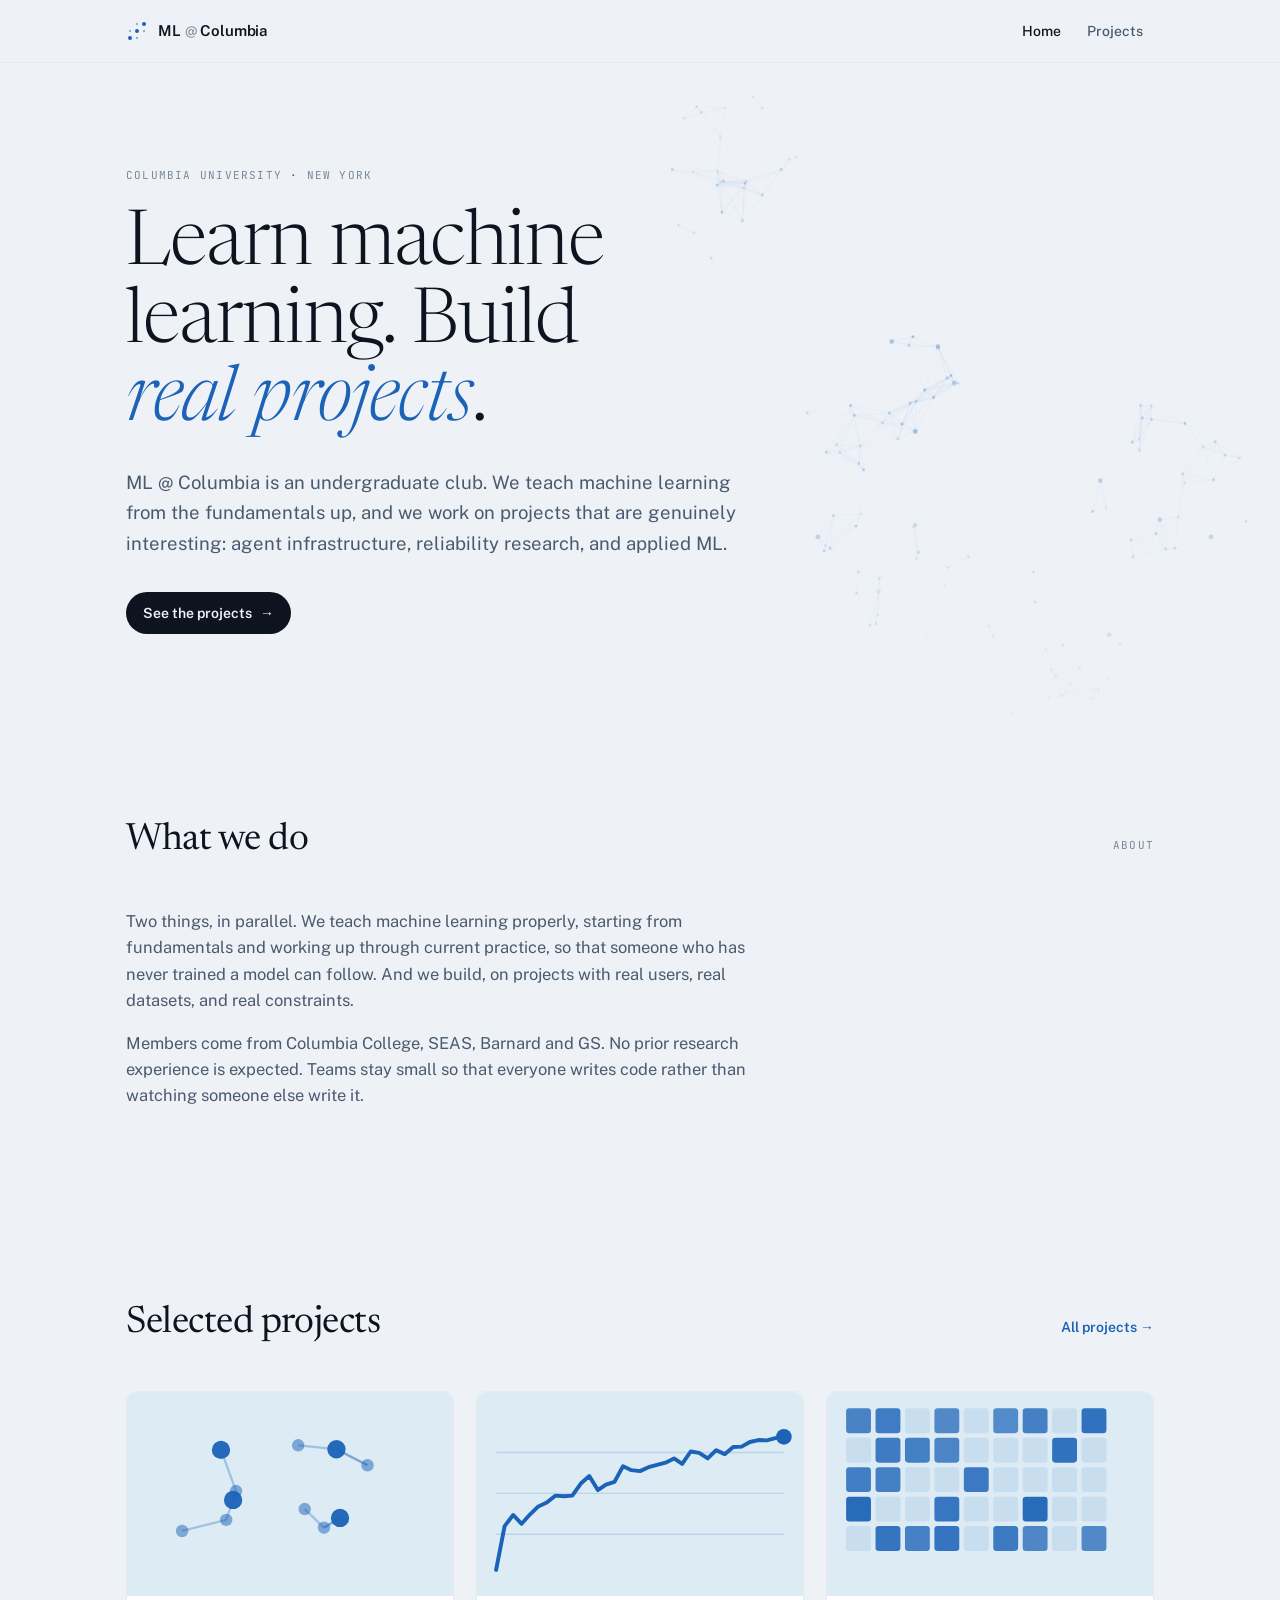
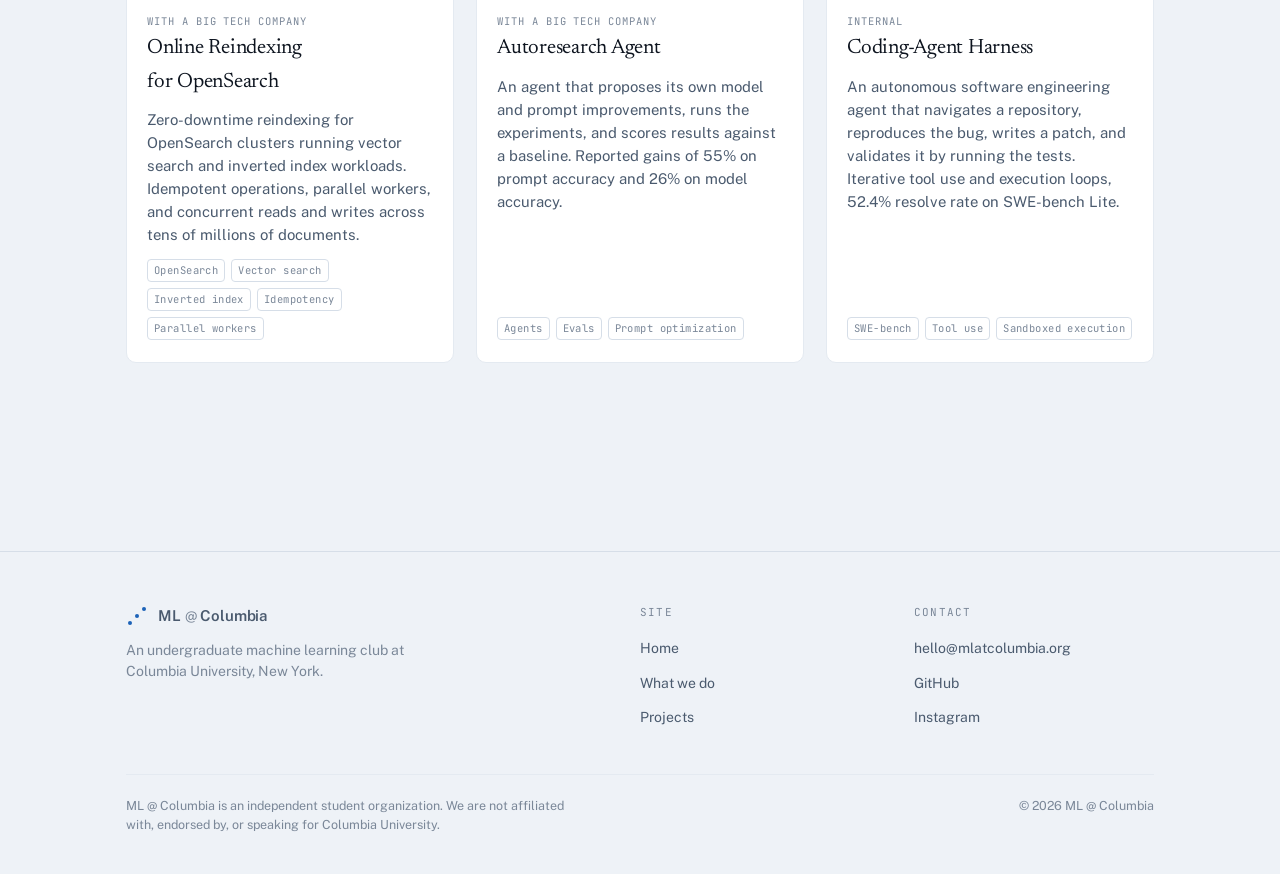
==== commit 7cb28b95: "Tighten OpenSearch blurb, drop Contact, harden responsive layout Shortens the OpenSearch description" ====
--- a/index.html
+++ b/index.html
@@ -33,7 +33,6 @@
     <div class="nav-links">
       <a href="/" aria-current="page">Home</a>
       <a href="/projects">Projects</a>
-      <a href="mailto:hello@mlatcolumbia.org">Contact</a>
     </div>
   </div>
 </nav>
@@ -46,7 +45,6 @@
       <p class="lede">ML @ Columbia is an undergraduate club. We teach machine learning from the fundamentals up, and we work on projects that are genuinely interesting: agent infrastructure, reliability research, and applied ML.</p>
       <div class="cta-row">
         <a class="btn btn-solid" href="/projects">See the projects <span class="arw" aria-hidden="true">&rarr;</span></a>
-        <a class="btn btn-ghost" href="mailto:hello@mlatcolumbia.org">Get in touch</a>
       </div>
     </div>
   </section>
--- a/assets/styles.css
+++ b/assets/styles.css
@@ -199,16 +199,36 @@
 .colophon{margin-top:44px;padding-top:22px;border-top:1px solid var(--line-soft);display:flex;justify-content:space-between;gap:20px;flex-wrap:wrap;color:var(--ink-3);font-size:12.5px}
 .colophon p{max-width:58ch;line-height:1.5}
 
+@media (max-width:1000px){
+  .feat{grid-template-columns:1fr 1fr}
+}
 @media (max-width:900px){
-  .feat{grid-template-columns:1fr 1fr}
-  .foot-grid{grid-template-columns:1fr 1fr}
-  .row{grid-template-columns:44px minmax(0,1fr);row-gap:10px}
+  .foot-grid{grid-template-columns:1fr 1fr;gap:28px}
+  .row{grid-template-columns:44px minmax(0,1fr);gap:16px;row-gap:10px}
+  .row .thumb{width:44px;height:44px}
   .row .ds{grid-column:2}
   .row .meta{grid-column:2;align-items:flex-start;flex-direction:row;flex-wrap:wrap}
 }
 @media (max-width:620px){
-  .nav-links .hide-s{display:none}
   .feat{grid-template-columns:1fr}
+  .nav-in{height:56px;gap:12px}
+  .nav-links{gap:2px}
+  .nav-links a{padding:7px 9px;font-size:13.5px}
+  .brand b{font-size:14px}
+  .sec{padding-block:clamp(44px,9vw,64px)}
+  .sec-head{margin-bottom:28px}
+  .group-label{flex-wrap:wrap;gap:8px 14px}
+  .group{margin-top:34px}
+  .colophon{flex-direction:column;gap:12px}
+}
+@media (max-width:460px){
+  .foot-grid{grid-template-columns:1fr;gap:26px}
+  .foot-blurb{max-width:none}
+  .cta-row{flex-direction:column;align-items:stretch}
+  .cta-row .btn{justify-content:center}
+  .row{grid-template-columns:40px minmax(0,1fr);gap:14px;padding:14px 0}
+  .row .thumb{width:40px;height:40px}
+  .filters button{padding:6px 11px;font-size:12.5px}
 }
 @media (prefers-reduced-motion:reduce){
   *{animation-duration:.001ms!important;transition-duration:.001ms!important}
@@ -219,3 +239,8 @@
 .card .body .org{margin-bottom:-5px}
 .row .nm .org{margin-top:5px}
 .row .nm{align-self:start}
+
+/* nothing may scroll the page horizontally */
+.nm,.ds,.org,.tag{overflow-wrap:break-word}
+.row{min-width:0}
+.row > *{min-width:0}
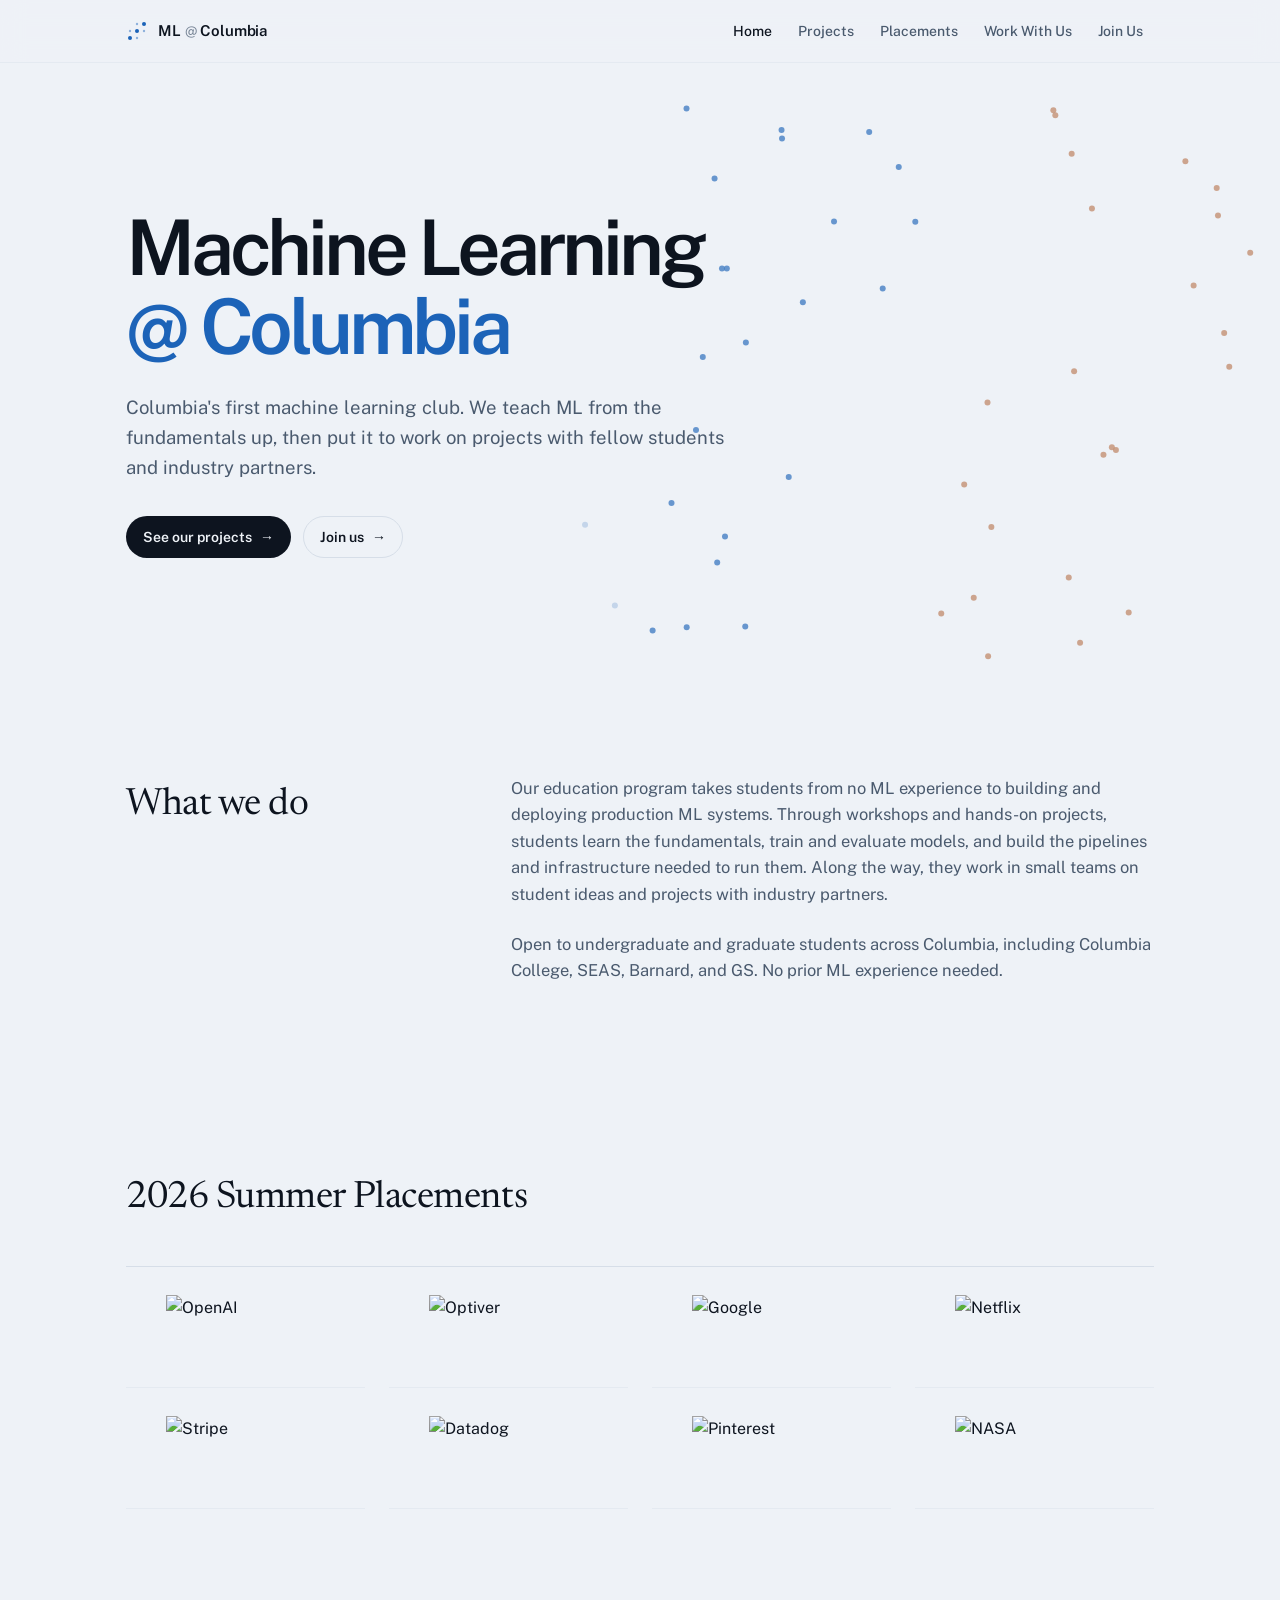
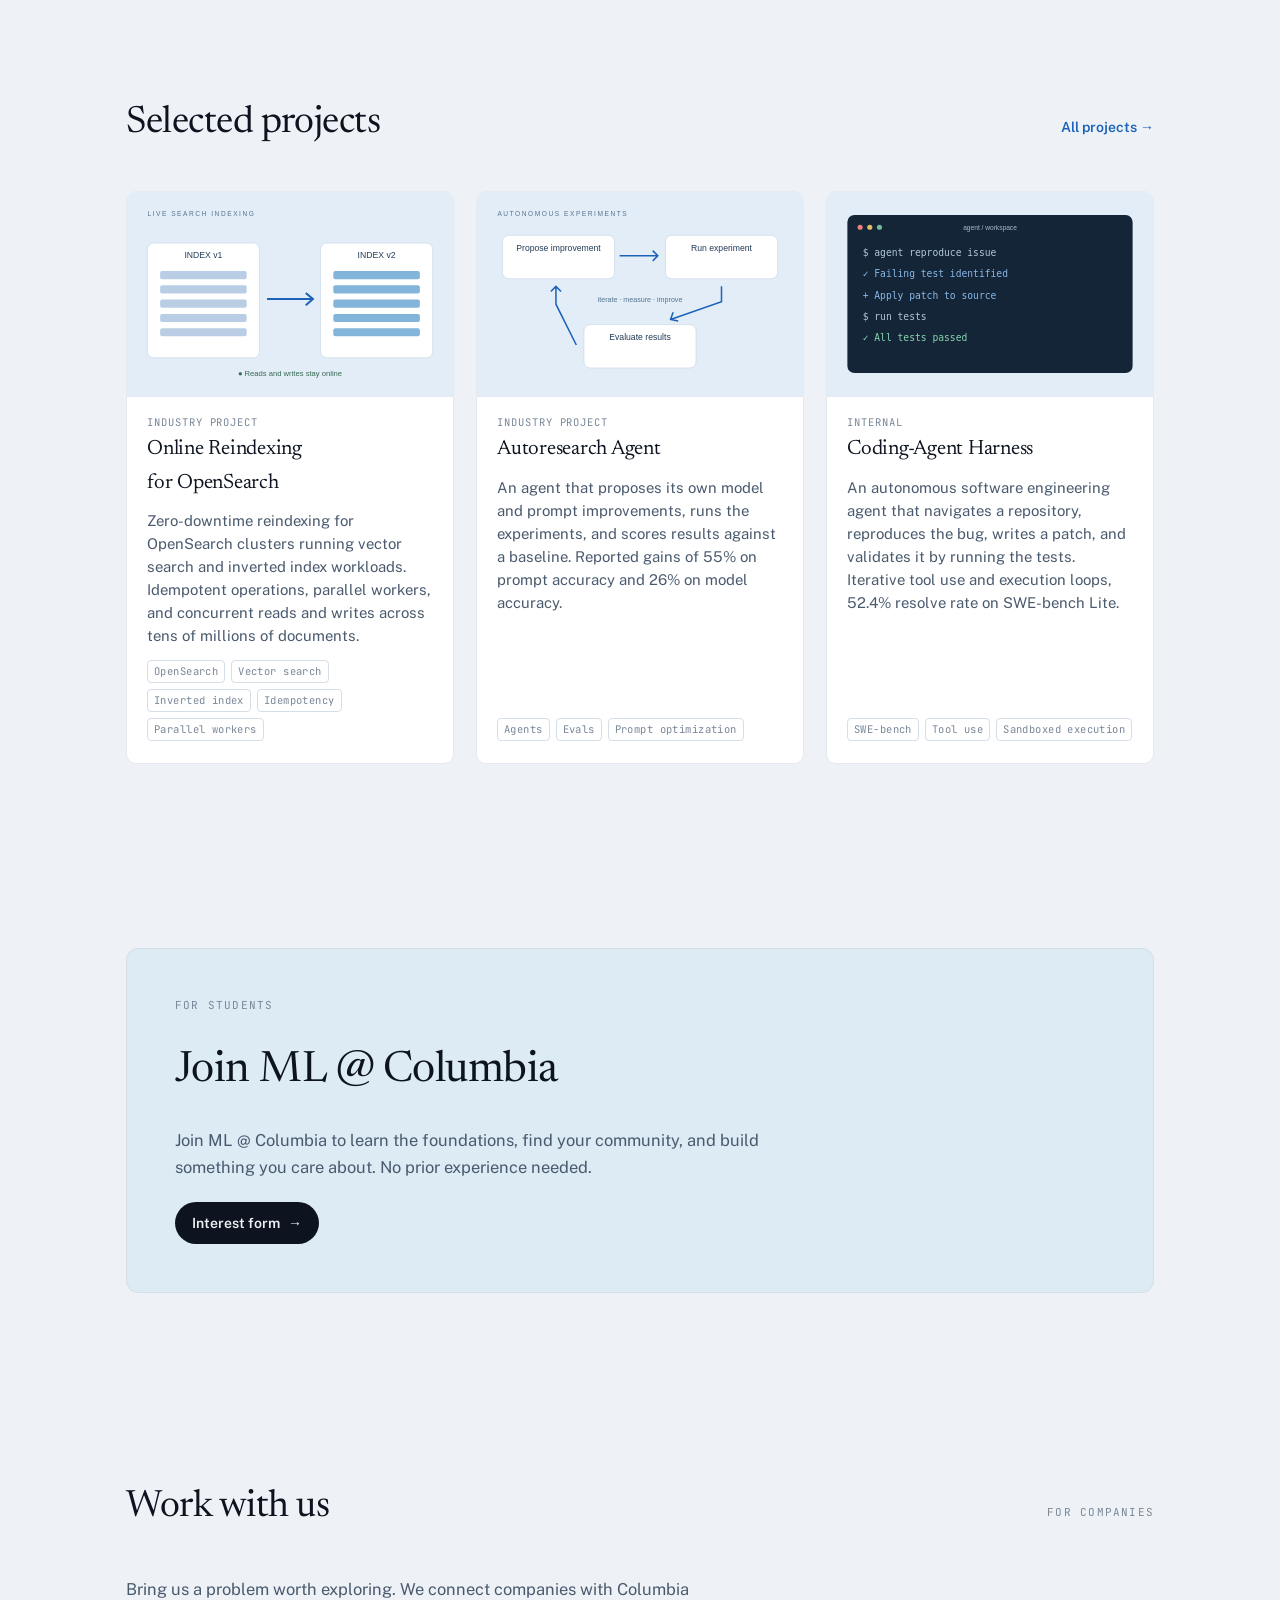
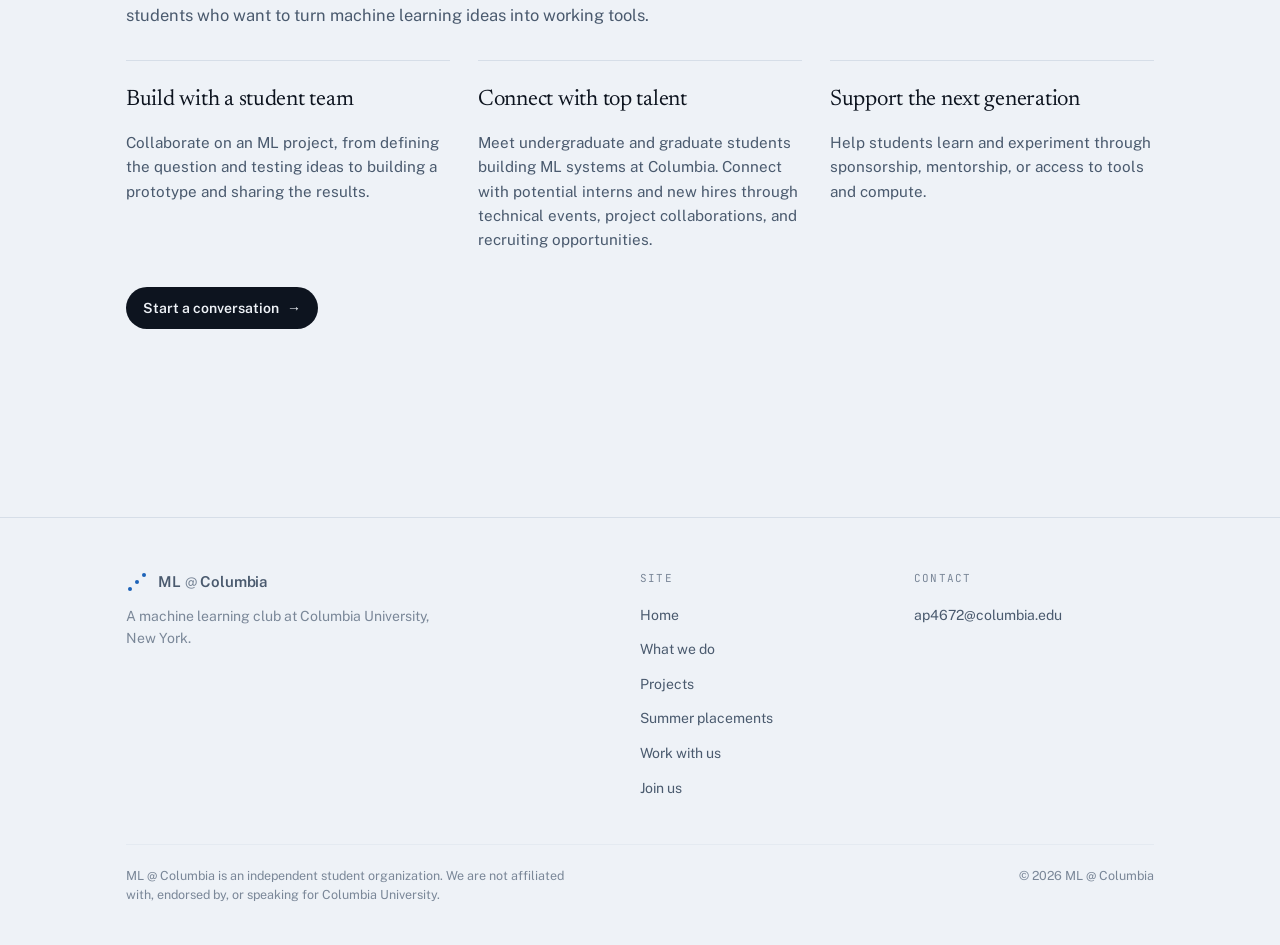
==== commit 2e977994: "Refresh club website, project presentation, and recruitment sections" ====
--- a/index.html
+++ b/index.html
@@ -7,9 +7,9 @@
 <link rel="preconnect" href="https://fonts.googleapis.com">
 <link rel="preconnect" href="https://fonts.gstatic.com" crossorigin>
 <link rel="stylesheet" href="https://fonts.googleapis.com/css2?family=Newsreader:ital,opsz,wght@0,6..72,300;0,6..72,400;0,6..72,500;1,6..72,300;1,6..72,400&family=Public+Sans:ital,wght@0,400;0,500;0,600;1,400&family=JetBrains+Mono:wght@400;500&display=swap">
-<link rel="stylesheet" href="/assets/styles.css">
+<link rel="stylesheet" href="/assets/styles.css?v=20260917-7">
 <title>ML @ Columbia</title>
-<meta name="description" content="An undergraduate machine learning club at Columbia University. We teach machine learning and build projects in agent infrastructure, reliability research and applied ML.">
+<meta name="description" content="Columbia's first machine learning club. Learn ML from the fundamentals up, then put it to work on projects with fellow students and industry partners.">
 <meta property="og:title" content="ML @ Columbia">
 <meta property="og:description" content="Learn machine learning. Build real projects.">
 <meta property="og:type" content="website">
@@ -32,39 +32,95 @@
     </a>
     <div class="nav-links">
       <a href="/" aria-current="page">Home</a>
-      <a href="/projects">Projects</a>
+      <a href="/projects.html">Projects</a>
+      <a href="/#placements">Placements</a>
+      <a href="/#work-with-us">Work With Us</a>
+      <a href="https://docs.google.com/forms/d/e/1FAIpQLSe1aAeXdTemcPGU65a6ZfZLP3_ISOKGMa5ZBSBKh-L8s23Fig/viewform?usp=dialog">Join Us</a>
     </div>
   </div>
 </nav>
 <main id="main">
   <section class="hero">
-    <canvas id="emb" aria-hidden="true"></canvas>
+    <canvas id="emb" role="button" tabindex="0" aria-label="Add a point and classify it using nearby examples. Click, or press Enter or Space."></canvas>
     <div class="wrap">
-      <div class="eyebrow mono">Columbia University <i>&middot;</i> New York</div>
-      <h1>Learn machine learning. Build <em>real projects</em>.</h1>
-      <p class="lede">ML @ Columbia is an undergraduate club. We teach machine learning from the fundamentals up, and we work on projects that are genuinely interesting: agent infrastructure, reliability research, and applied ML.</p>
+      <h1>Machine Learning<br><em>@ Columbia</em></h1>
+      <p class="lede">Columbia's first machine learning club. We teach ML from the fundamentals up, then put it to work on projects with fellow students and industry partners.</p>
       <div class="cta-row">
-        <a class="btn btn-solid" href="/projects">See the projects <span class="arw" aria-hidden="true">&rarr;</span></a>
+        <a class="btn btn-solid" href="/projects.html">See our projects <span class="arw" aria-hidden="true">&rarr;</span></a>
+        <a class="btn btn-ghost" href="https://docs.google.com/forms/d/e/1FAIpQLSe1aAeXdTemcPGU65a6ZfZLP3_ISOKGMa5ZBSBKh-L8s23Fig/viewform?usp=dialog">Join us <span class="arw" aria-hidden="true">&rarr;</span></a>
       </div>
     </div>
   </section>
 
-  <section class="sec wrap" id="about">
+  <section class="sec wrap about-layout" id="about">
     <div class="sec-head">
       <h2>What we do</h2>
-      <span class="sec-kicker mono">About</span>
     </div>
-    <p class="prose">Two things, in parallel. We teach machine learning properly, starting from fundamentals and working up through current practice, so that someone who has never trained a model can follow. And we build, on projects with real users, real datasets, and real constraints.</p>
-    <p class="prose">Members come from Columbia College, SEAS, Barnard and GS. No prior research experience is expected. Teams stay small so that everyone writes code rather than watching someone else write it.</p>
+    <div class="about-copy">
+    <p class="prose">Our education program takes students from no ML experience to building and deploying production ML systems. Through workshops and hands-on projects, students learn the fundamentals, train and evaluate models, and build the pipelines and infrastructure needed to run them. Along the way, they work in small teams on student ideas and projects with industry partners.</p>
+    <p class="prose">Open to undergraduate and graduate students across Columbia, including Columbia College, SEAS, Barnard, and GS. No prior ML experience needed.</p>
+    </div>
+  </section>
+
+  <section class="sec wrap" id="placements" aria-labelledby="placements-title">
+    <div class="sec-head">
+      <h2 id="placements-title">2026 Summer Placements</h2>
+    </div>
+    <ul class="placements-list">
+      <li><img class="placement-wordmark" src="https://upload.wikimedia.org/wikipedia/commons/a/af/OpenAI_logo_2025_%28wordmark%29.svg" alt="OpenAI" width="160" height="64" loading="lazy"></li>
+      <li><img class="placement-wordmark" src="https://upload.wikimedia.org/wikipedia/commons/3/36/Optiver_Logo.svg" alt="Optiver" width="160" height="64" loading="lazy"></li>
+      <li><img class="placement-wordmark" src="https://upload.wikimedia.org/wikipedia/commons/2/2f/Google_2015_logo.svg" alt="Google" width="160" height="64" loading="lazy"></li>
+      <li><img class="placement-wordmark" src="https://upload.wikimedia.org/wikipedia/commons/0/08/Netflix_2015_logo.svg" alt="Netflix" width="160" height="64" loading="lazy"></li>
+      <li><img class="placement-wordmark" src="https://upload.wikimedia.org/wikipedia/commons/b/ba/Stripe_Logo%2C_revised_2016.svg" alt="Stripe" width="160" height="64" loading="lazy"></li>
+      <li><img class="placement-wordmark" src="https://cdn.jsdelivr.net/gh/devicons/devicon@latest/icons/datadog/datadog-original-wordmark.svg" alt="Datadog" width="160" height="64" loading="lazy"></li>
+      <li><img class="placement-wordmark" src="https://upload.wikimedia.org/wikipedia/commons/4/44/Pinterest_Logo_%282%29.svg" alt="Pinterest" width="160" height="64" loading="lazy"></li>
+      <li><img class="placement-wordmark" src="https://upload.wikimedia.org/wikipedia/commons/9/93/NASA_Worm_logo_%28PMS_185%29.svg" alt="NASA" width="160" height="64" loading="lazy"></li>
+    </ul>
   </section>
 
   <section class="sec wrap" id="recent">
     <div class="sec-head">
       <h2>Selected projects</h2>
-      <a href="/projects">All projects <span aria-hidden="true">&rarr;</span></a>
+      <a href="/projects.html">All projects <span aria-hidden="true">&rarr;</span></a>
     </div>
     <div class="feat" id="feat"></div>
   </section>
+
+  <section class="sec wrap" id="join-us" aria-labelledby="join-title">
+    <div class="join-panel">
+      <span class="sec-kicker mono">For students</span>
+      <h2 id="join-title">Join ML @ Columbia</h2>
+      <p class="prose">Join ML @ Columbia to learn the foundations, find your community, and build something you care about. No prior experience needed.</p>
+      <a class="btn btn-solid" href="https://docs.google.com/forms/d/e/1FAIpQLSe1aAeXdTemcPGU65a6ZfZLP3_ISOKGMa5ZBSBKh-L8s23Fig/viewform?usp=dialog">Interest form <span class="arw" aria-hidden="true">&rarr;</span></a>
+    </div>
+  </section>
+
+  <section class="sec wrap" id="work-with-us" aria-labelledby="work-title">
+    <div class="sec-head">
+      <h2 id="work-title">Work with us</h2>
+      <span class="sec-kicker mono">For companies</span>
+    </div>
+    <p class="prose">Bring us a problem worth exploring. We connect companies with Columbia students who want to turn machine learning ideas into working tools.</p>
+    <div class="partnership-grid">
+      <article>
+        <h3>Build with a student team</h3>
+        <p>Collaborate on an ML project, from defining the question and testing ideas to building a prototype and sharing the results.</p>
+      </article>
+      <article>
+        <h3>Connect with top talent</h3>
+        <p>Meet undergraduate and graduate students building ML systems at Columbia. Connect with potential interns and new hires through technical events, project collaborations, and recruiting opportunities.</p>
+      </article>
+      <article>
+        <h3>Support the next generation</h3>
+        <p>Help students learn and experiment through sponsorship, mentorship, or access to tools and compute.</p>
+      </article>
+    </div>
+    <div class="cta-row">
+      <a class="btn btn-solid" href="mailto:ap4672@columbia.edu?subject=Industry%20partnership">Start a conversation <span class="arw" aria-hidden="true">&rarr;</span></a>
+    </div>
+  </section>
+
+
 </main>
 <footer>
   <div class="wrap">
@@ -78,22 +134,23 @@
           </svg>
           <b>ML <span>@</span> Columbia</b>
         </a>
-        <p class="foot-blurb">An undergraduate machine learning club at Columbia University, New York.</p>
+        <p class="foot-blurb">A machine learning club at Columbia University, New York.</p>
       </div>
       <div>
         <h4>Site</h4>
         <ul>
           <li><a href="/">Home</a></li>
           <li><a href="/#about">What we do</a></li>
-          <li><a href="/projects">Projects</a></li>
+          <li><a href="/projects.html">Projects</a></li>
+          <li><a href="/#placements">Summer placements</a></li>
+          <li><a href="/#work-with-us">Work with us</a></li>
+          <li><a href="https://docs.google.com/forms/d/e/1FAIpQLSe1aAeXdTemcPGU65a6ZfZLP3_ISOKGMa5ZBSBKh-L8s23Fig/viewform?usp=dialog">Join us</a></li>
         </ul>
       </div>
       <div>
         <h4>Contact</h4>
         <ul>
-          <li><a href="mailto:hello@mlatcolumbia.org">hello@mlatcolumbia.org</a></li>
-          <li><a href="https://github.com">GitHub</a></li>
-          <li><a href="https://instagram.com">Instagram</a></li>
+          <li><a href="mailto:ap4672@columbia.edu">ap4672@columbia.edu</a></li>
         </ul>
       </div>
     </div>
@@ -103,8 +160,8 @@
     </div>
   </div>
 </footer>
-<script src="/assets/data.js"></script>
+<script src="/assets/data.js?v=20260917-7"></script>
 <script src="/assets/motifs.js"></script>
-<script src="/assets/site.js"></script>
+<script src="/assets/site.js?v=20260917-7"></script>
 </body>
 </html>
--- a/assets/styles.css
+++ b/assets/styles.css
@@ -119,9 +119,7 @@
 .hero.tight{padding-block:clamp(48px,7vw,84px) clamp(32px,4vw,48px)}
 #emb{
   position:absolute;inset:0;width:100%;height:100%;
-  opacity:.55;pointer-events:none;
-  -webkit-mask-image:radial-gradient(120% 90% at 78% 40%,#000 10%,transparent 72%);
-  mask-image:radial-gradient(120% 90% at 78% 40%,#000 10%,transparent 72%);
+  opacity:.8;cursor:crosshair;
 }
 .hero .wrap{position:relative}
 .eyebrow{color:var(--ink-3);margin-bottom:22px}
@@ -142,6 +140,32 @@
 .prose{max-width:62ch;color:var(--ink-2);font-size:1.03rem}
 .prose + .prose{margin-top:16px}
 
+
+/* ---------- placements ---------- */
+.placements-list{
+  display:grid;grid-template-columns:repeat(4,minmax(0,1fr));gap:0 24px;
+  list-style:none;margin:0;padding:0;border-top:1px solid var(--line);
+}
+.placements-list li{display:flex;align-items:center;justify-content:center;padding:28px 12px;border-bottom:1px solid var(--line-soft)}
+.placement-wordmark{display:block;width:100%;max-width:160px;height:64px;object-fit:contain}
+.sec[id]{scroll-margin-top:110px}
+.partnership-grid{display:grid;grid-template-columns:repeat(3,minmax(0,1fr));gap:28px;margin-top:32px}
+.partnership-grid article{border-top:1px solid var(--line);padding-top:22px}
+.partnership-grid h3{font-size:1.4rem;margin-bottom:12px}
+.partnership-grid p{color:var(--ink-2);font-size:.95rem}
+.join-panel{background:var(--wash-soft);border:1px solid var(--line);border-radius:12px;padding:clamp(24px,5vw,48px);display:flex;flex-direction:column;align-items:flex-start;gap:22px}
+.join-panel h2{font-size:clamp(1.8rem,4vw,2.7rem)}
+@media (max-width:900px){
+  .nav .nav-in{height:auto;min-height:62px;flex-wrap:wrap;padding-block:12px;gap:8px}
+  .nav-links{flex-wrap:wrap}
+}
+@media (max-width:620px){
+  .placements-list{grid-template-columns:repeat(2,minmax(0,1fr));gap:0 16px}
+  .placements-list li{padding:24px 12px}
+  .placement-wordmark{height:52px}
+  .partnership-grid{grid-template-columns:1fr}
+  .sec[id]{scroll-margin-top:160px}
+}
 
 /* ---------- featured cards ---------- */
 .feat{display:grid;grid-template-columns:repeat(3,1fr);gap:22px}
@@ -178,14 +202,15 @@
 .dot{width:6px;height:6px;border-radius:50%;background:var(--accent);flex:none}
 .rows{display:flex;flex-direction:column}
 .row{
-  display:grid;grid-template-columns:52px minmax(0,1fr) minmax(0,1.5fr) auto;
-  align-items:center;gap:20px;padding:16px 8px;border-bottom:1px solid var(--line-soft);
+  display:grid;grid-template-columns:52px minmax(0,1fr) minmax(0,1.5fr) minmax(0,1fr);
+  align-items:start;gap:20px;padding:16px 8px;border-bottom:1px solid var(--line-soft);
 }
 .row .thumb{width:52px;height:52px;border-radius:7px;background:var(--wash-soft);color:var(--accent);border:1px solid var(--line-soft);overflow:hidden}
 .row .thumb svg{display:block;width:100%;height:100%}
 .row .nm{font-family:Newsreader,Georgia,serif;font-size:1.18rem;line-height:1.25}
 .row .ds{color:var(--ink-2);font-size:.93rem;line-height:1.5}
-.row .meta{display:flex;flex-direction:column;align-items:flex-end;gap:6px}
+.row .meta{display:flex;flex-direction:column;align-items:flex-start;gap:6px}
+.row .tags{margin-top:0}
 
 
 /* ---------- footer ---------- */
@@ -244,3 +269,27 @@
 .nm,.ds,.org,.tag{overflow-wrap:break-word}
 .row{min-width:0}
 .row > *{min-width:0}
+
+/* Keep original wordmark colors legible in dark mode. */
+@media (prefers-color-scheme:dark){:root:not([data-theme="light"]) .placements-list li{background:#fff;border-radius:8px}}
+:root[data-theme="dark"] .placements-list li{background:#fff;border-radius:8px}
+
+.hero:not(.tight){min-height:620px;display:flex;align-items:center}
+.hero:not(.tight) .wrap{width:100%;pointer-events:none}
+.hero:not(.tight) .wrap a{pointer-events:auto}
+.hero:not(.tight) h1{font-family:"Public Sans",Arial,sans-serif;font-weight:600;letter-spacing:-.055em;font-size:clamp(2.8rem,6.2vw,4.8rem);max-width:18ch}
+.hero:not(.tight) h1 em{font-style:normal}
+.card .art img{display:block;width:100%;height:100%;object-fit:cover}
+@media(max-width:620px){.hero:not(.tight){min-height:540px}}
+
+.row .thumb img{display:block;width:100%;height:100%;padding:5px}
+
+.hero-hint{color:var(--ink-3);margin-top:22px;font-size:9px;letter-spacing:.06em}
+
+/* Balance the education copy against a dedicated heading column. */
+.about-layout{display:grid;grid-template-columns:minmax(0,1fr) minmax(0,2fr);gap:clamp(24px,5vw,64px);align-items:start}
+.about-layout .sec-head{margin-bottom:0}
+.about-copy{min-width:0}
+.about-copy .prose{max-width:none}
+.about-copy .prose + .prose{margin-top:24px}
+@media(max-width:620px){.about-layout{grid-template-columns:1fr;gap:24px}}
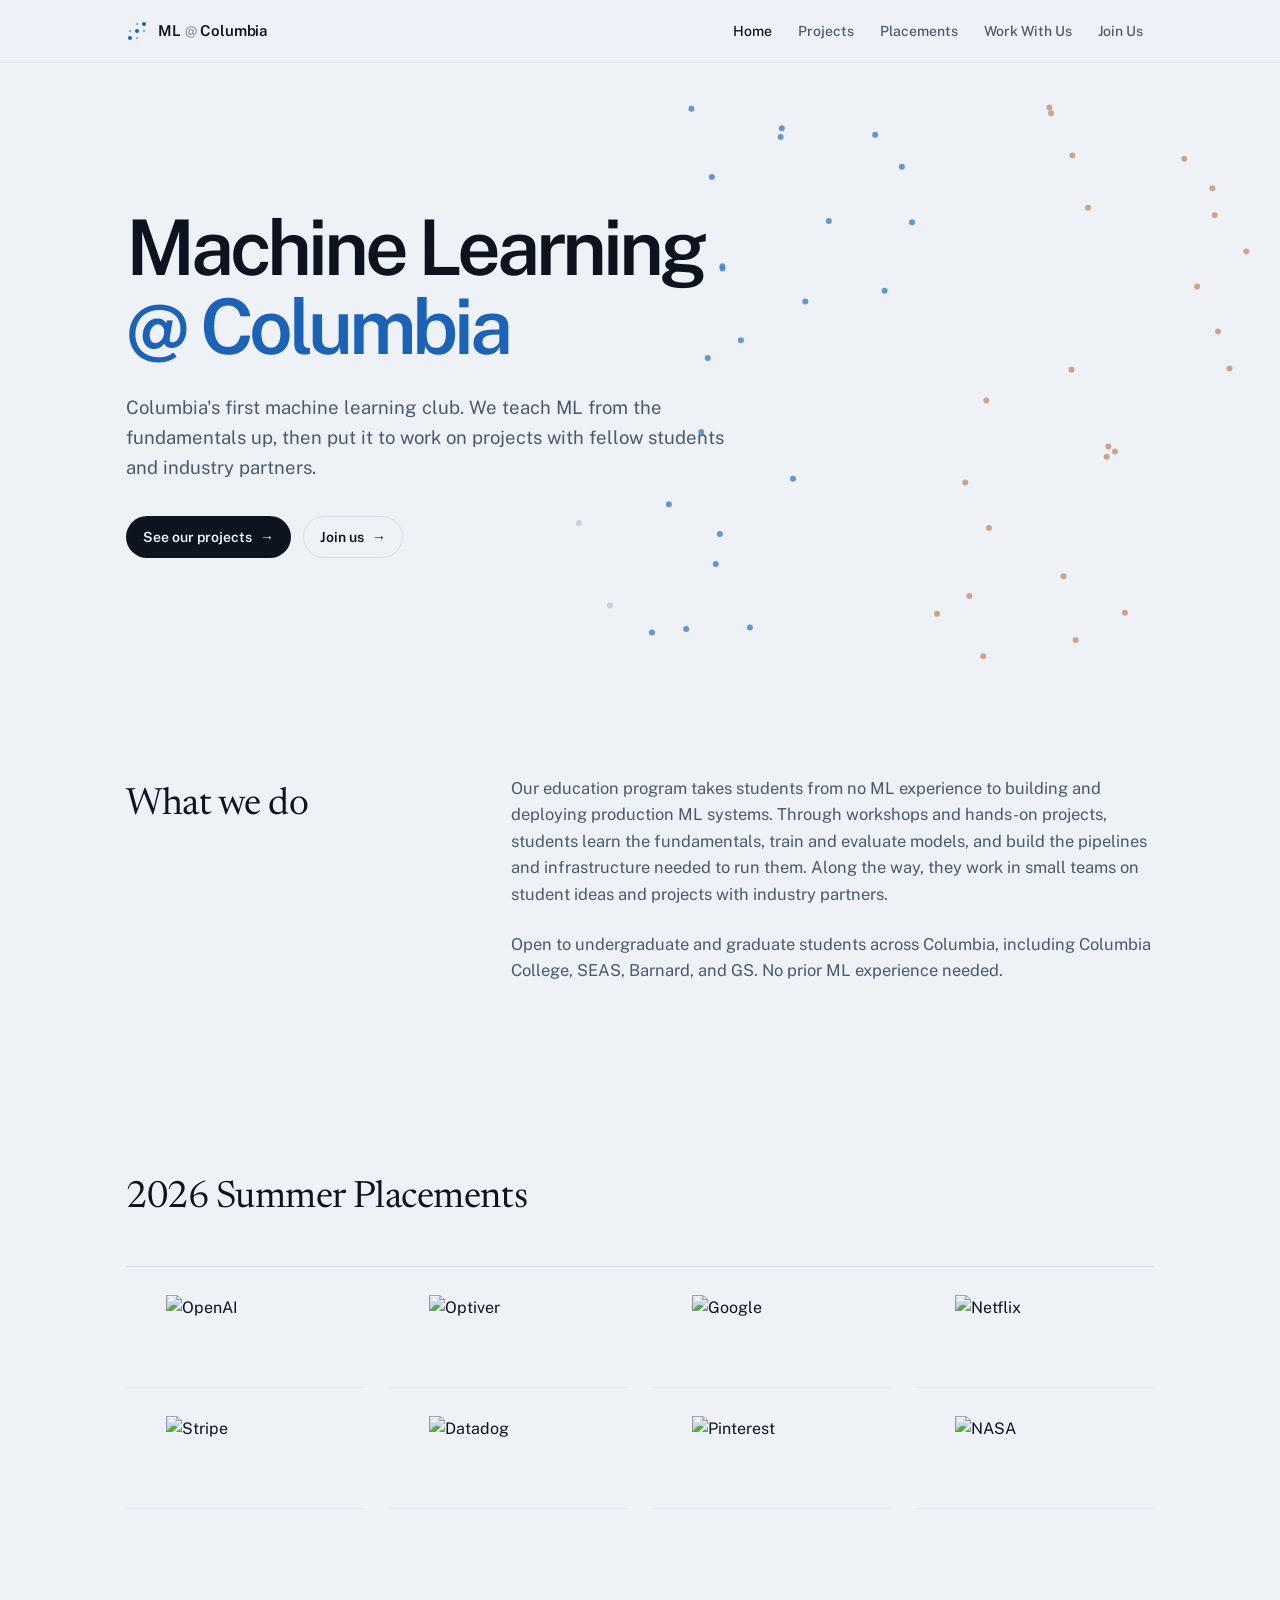
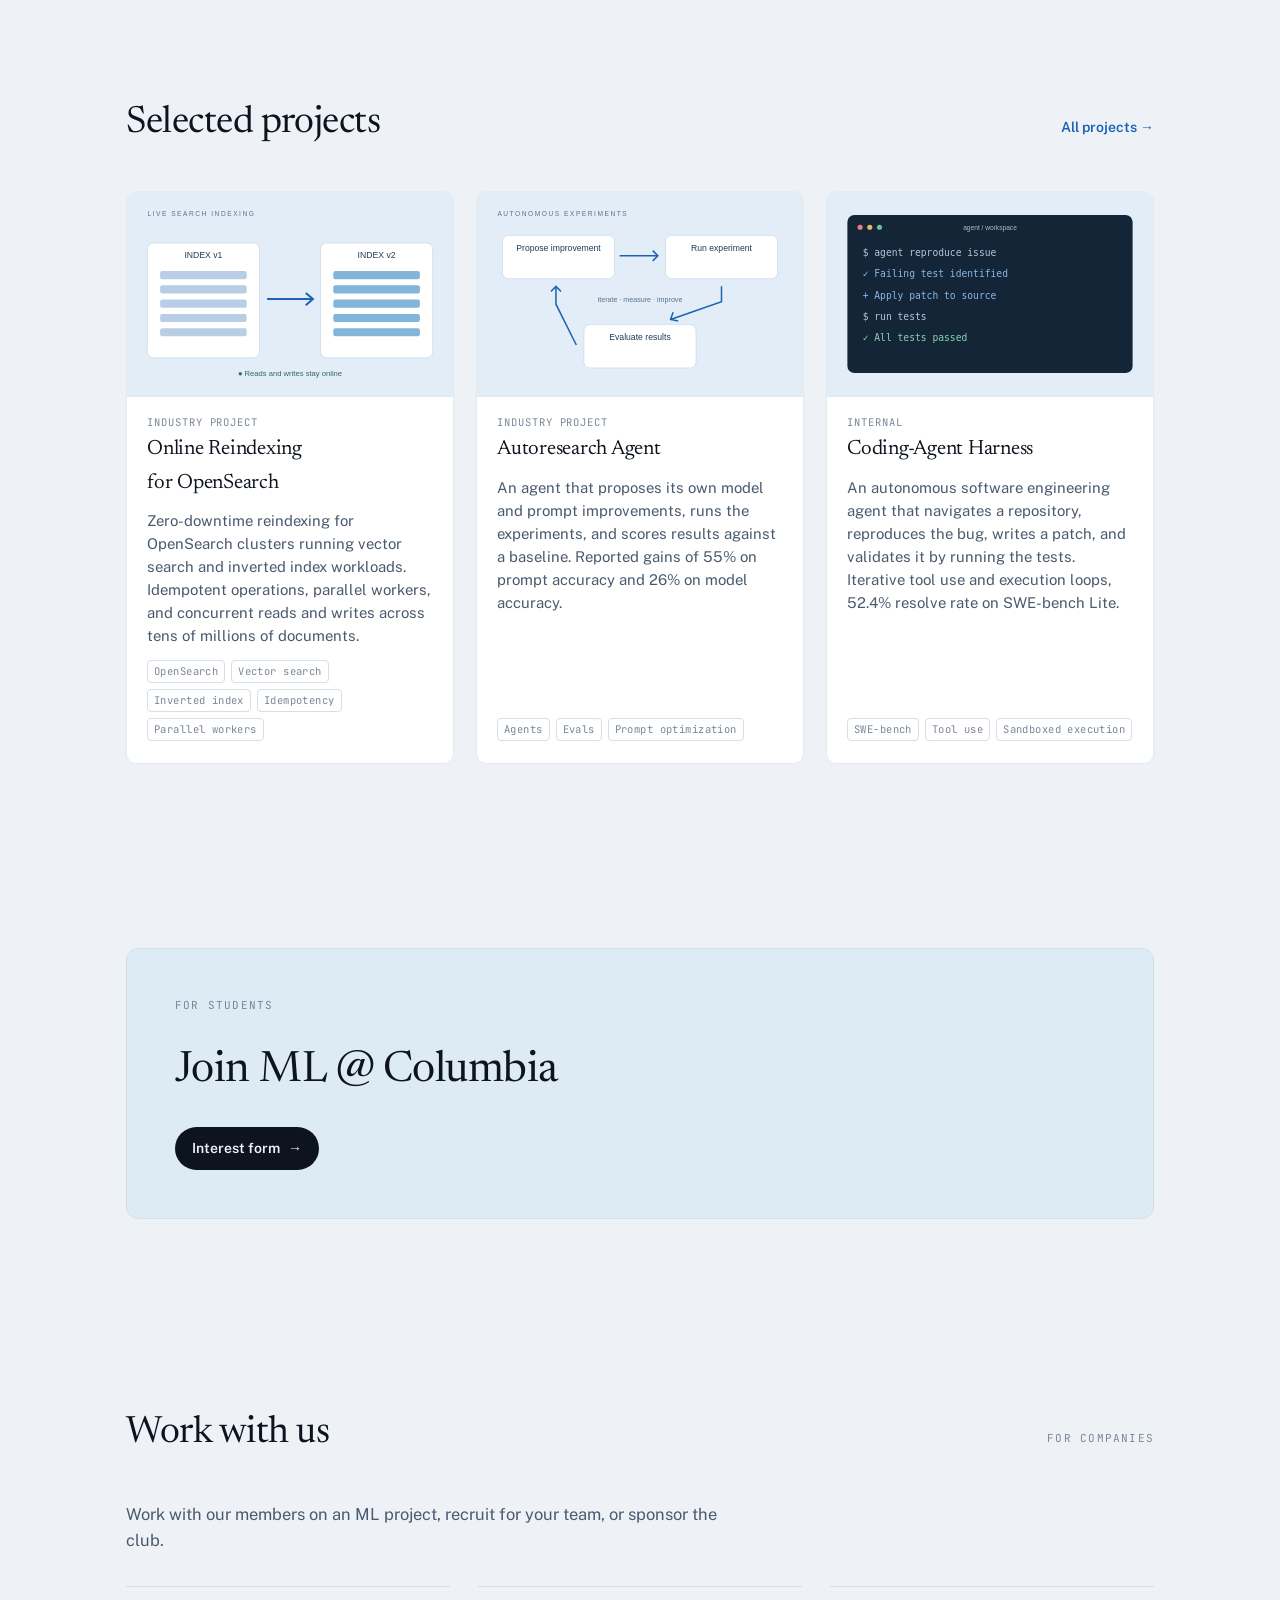
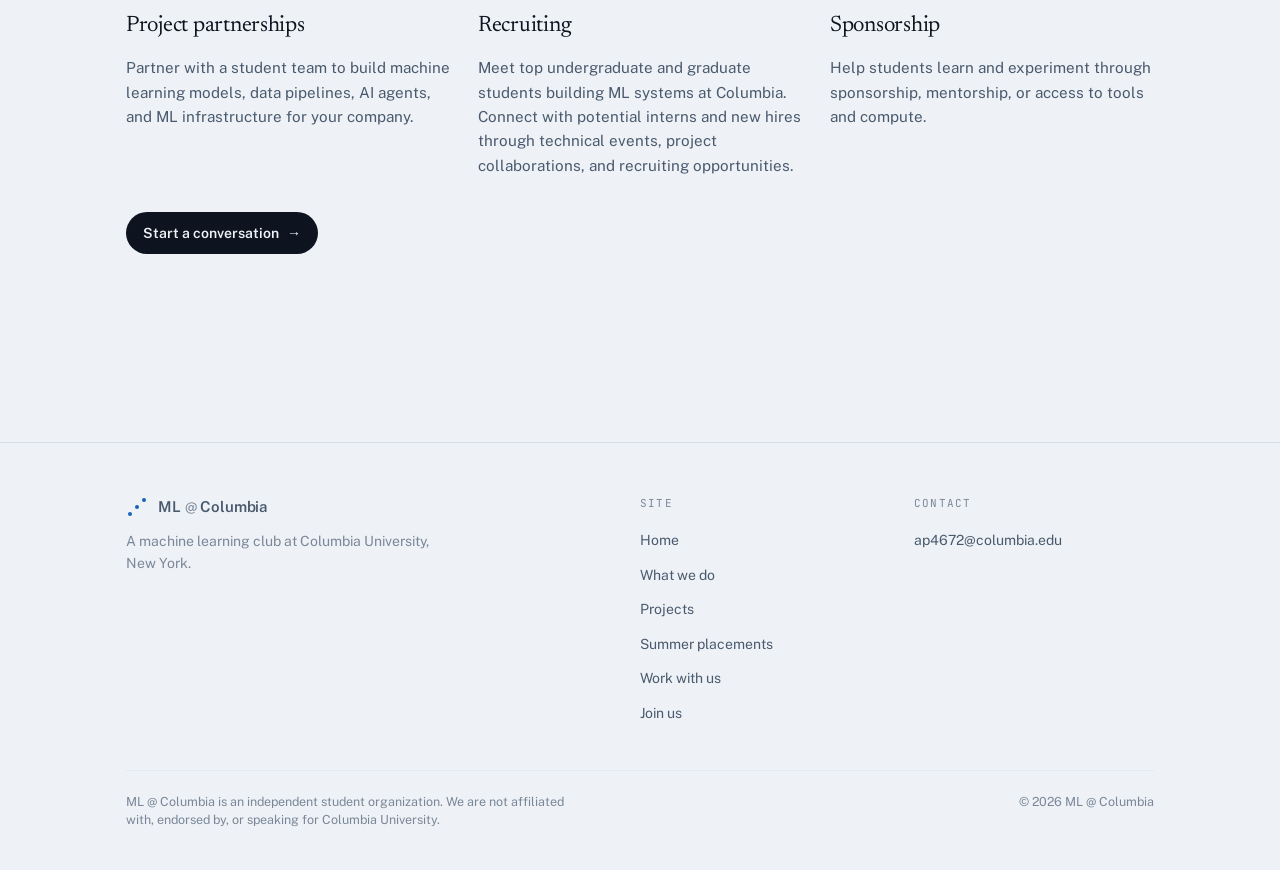
==== commit 8bf61da2: "Refine partnership copy and simplify project and signup interactions" ====
--- a/index.html
+++ b/index.html
@@ -7,7 +7,7 @@
 <link rel="preconnect" href="https://fonts.googleapis.com">
 <link rel="preconnect" href="https://fonts.gstatic.com" crossorigin>
 <link rel="stylesheet" href="https://fonts.googleapis.com/css2?family=Newsreader:ital,opsz,wght@0,6..72,300;0,6..72,400;0,6..72,500;1,6..72,300;1,6..72,400&family=Public+Sans:ital,wght@0,400;0,500;0,600;1,400&family=JetBrains+Mono:wght@400;500&display=swap">
-<link rel="stylesheet" href="/assets/styles.css?v=20260917-7">
+<link rel="stylesheet" href="/assets/styles.css?v=20260917-8">
 <title>ML @ Columbia</title>
 <meta name="description" content="Columbia's first machine learning club. Learn ML from the fundamentals up, then put it to work on projects with fellow students and industry partners.">
 <meta property="og:title" content="ML @ Columbia">
@@ -90,7 +90,6 @@
     <div class="join-panel">
       <span class="sec-kicker mono">For students</span>
       <h2 id="join-title">Join ML @ Columbia</h2>
-      <p class="prose">Join ML @ Columbia to learn the foundations, find your community, and build something you care about. No prior experience needed.</p>
       <a class="btn btn-solid" href="https://docs.google.com/forms/d/e/1FAIpQLSe1aAeXdTemcPGU65a6ZfZLP3_ISOKGMa5ZBSBKh-L8s23Fig/viewform?usp=dialog">Interest form <span class="arw" aria-hidden="true">&rarr;</span></a>
     </div>
   </section>
@@ -100,18 +99,18 @@
       <h2 id="work-title">Work with us</h2>
       <span class="sec-kicker mono">For companies</span>
     </div>
-    <p class="prose">Bring us a problem worth exploring. We connect companies with Columbia students who want to turn machine learning ideas into working tools.</p>
+    <p class="prose">Work with our members on an ML project, recruit for your team, or sponsor the club.</p>
     <div class="partnership-grid">
       <article>
-        <h3>Build with a student team</h3>
-        <p>Collaborate on an ML project, from defining the question and testing ideas to building a prototype and sharing the results.</p>
+        <h3>Project partnerships</h3>
+        <p>Partner with a student team to build machine learning models, data pipelines, AI agents, and ML infrastructure for your company.</p>
       </article>
       <article>
-        <h3>Connect with top talent</h3>
-        <p>Meet undergraduate and graduate students building ML systems at Columbia. Connect with potential interns and new hires through technical events, project collaborations, and recruiting opportunities.</p>
+        <h3>Recruiting</h3>
+        <p>Meet top undergraduate and graduate students building ML systems at Columbia. Connect with potential interns and new hires through technical events, project collaborations, and recruiting opportunities.</p>
       </article>
       <article>
-        <h3>Support the next generation</h3>
+        <h3>Sponsorship</h3>
         <p>Help students learn and experiment through sponsorship, mentorship, or access to tools and compute.</p>
       </article>
     </div>
@@ -160,8 +159,8 @@
     </div>
   </div>
 </footer>
-<script src="/assets/data.js?v=20260917-7"></script>
+<script src="/assets/data.js?v=20260917-8"></script>
 <script src="/assets/motifs.js"></script>
-<script src="/assets/site.js?v=20260917-7"></script>
+<script src="/assets/site.js?v=20260917-8"></script>
 </body>
 </html>
--- a/assets/styles.css
+++ b/assets/styles.css
@@ -174,7 +174,7 @@
   overflow:hidden;display:flex;flex-direction:column;text-decoration:none;
   transition:border-color .18s ease,transform .18s ease,box-shadow .18s ease;
 }
-.card:hover{border-color:var(--line);transform:translateY(-2px);box-shadow:var(--shadow)}
+.card[href]:hover{border-color:var(--line);transform:translateY(-2px);box-shadow:var(--shadow)}
 .card .art{aspect-ratio:16/10;background:var(--wash-soft);color:var(--accent);display:block;border-bottom:1px solid var(--line-soft)}
 .card .art svg{display:block;width:100%;height:100%}
 .card .body{padding:18px 20px 22px;display:flex;flex-direction:column;gap:9px;flex:1}
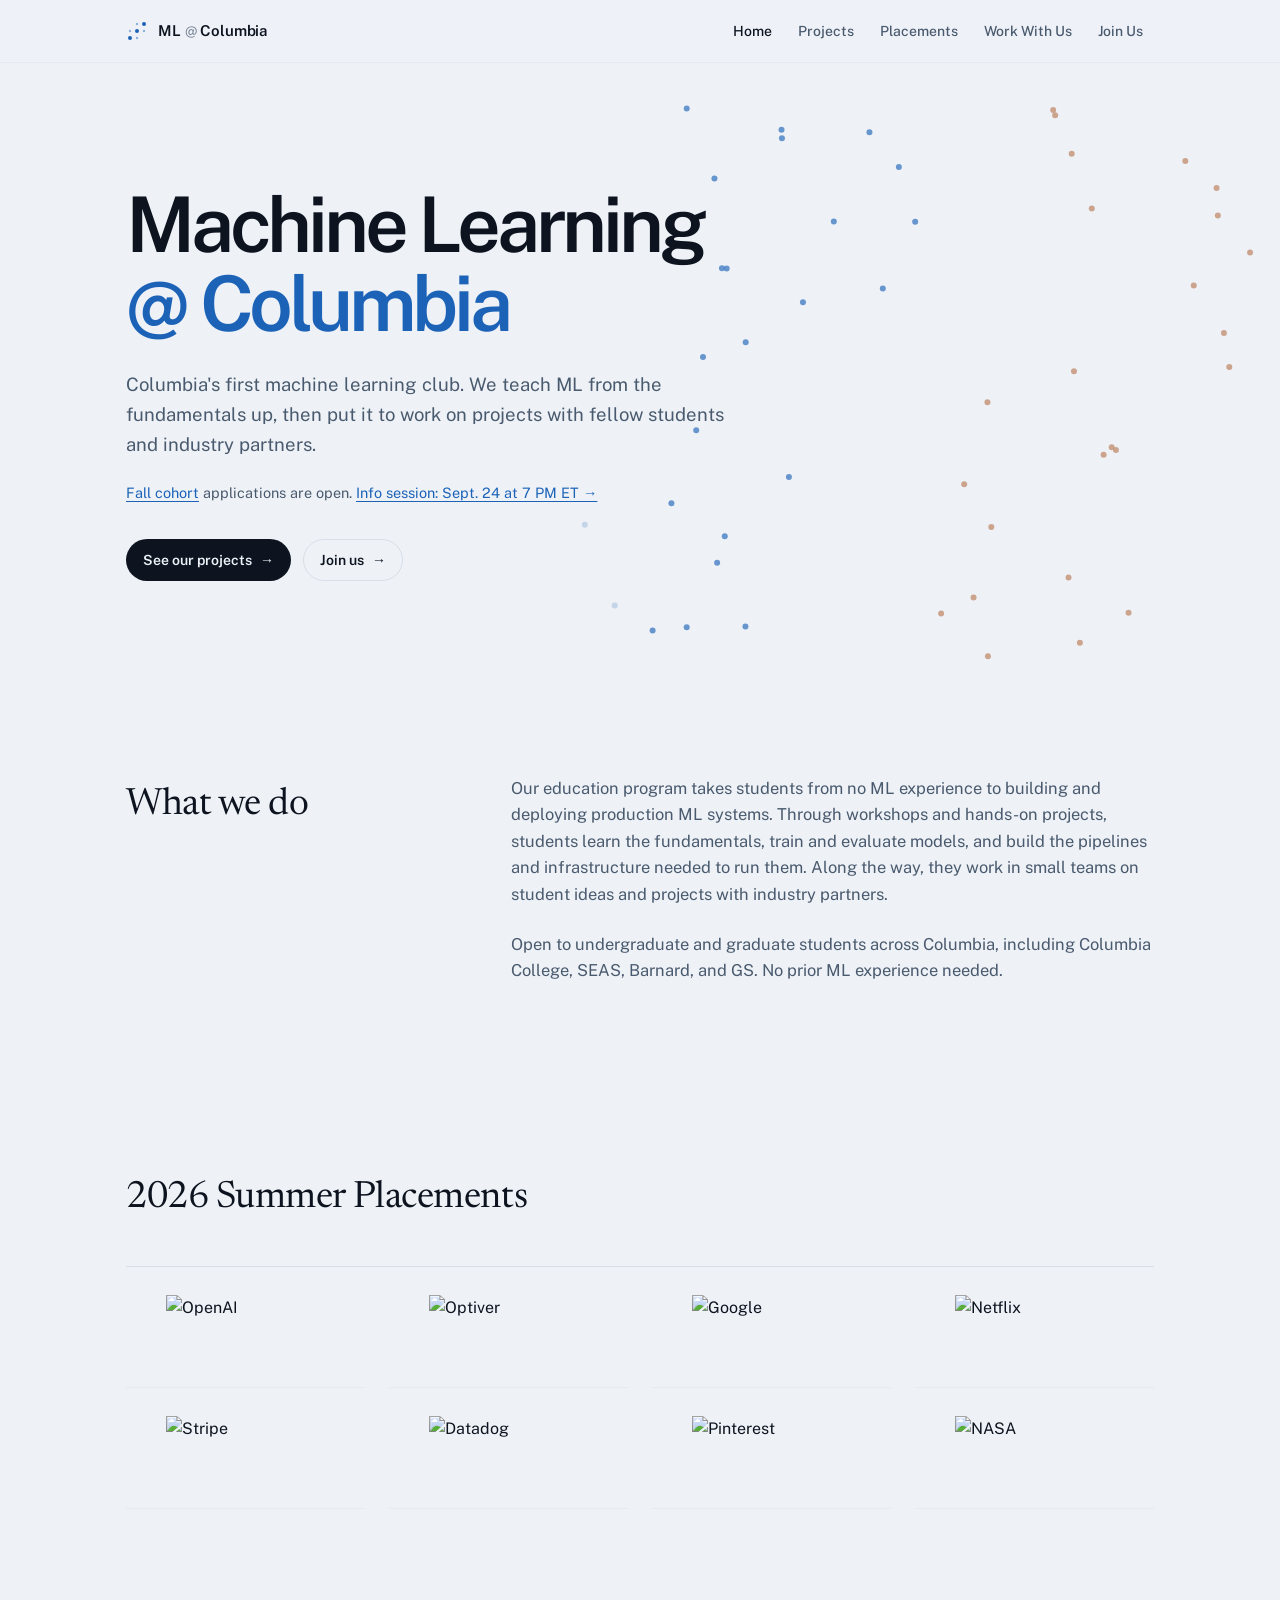
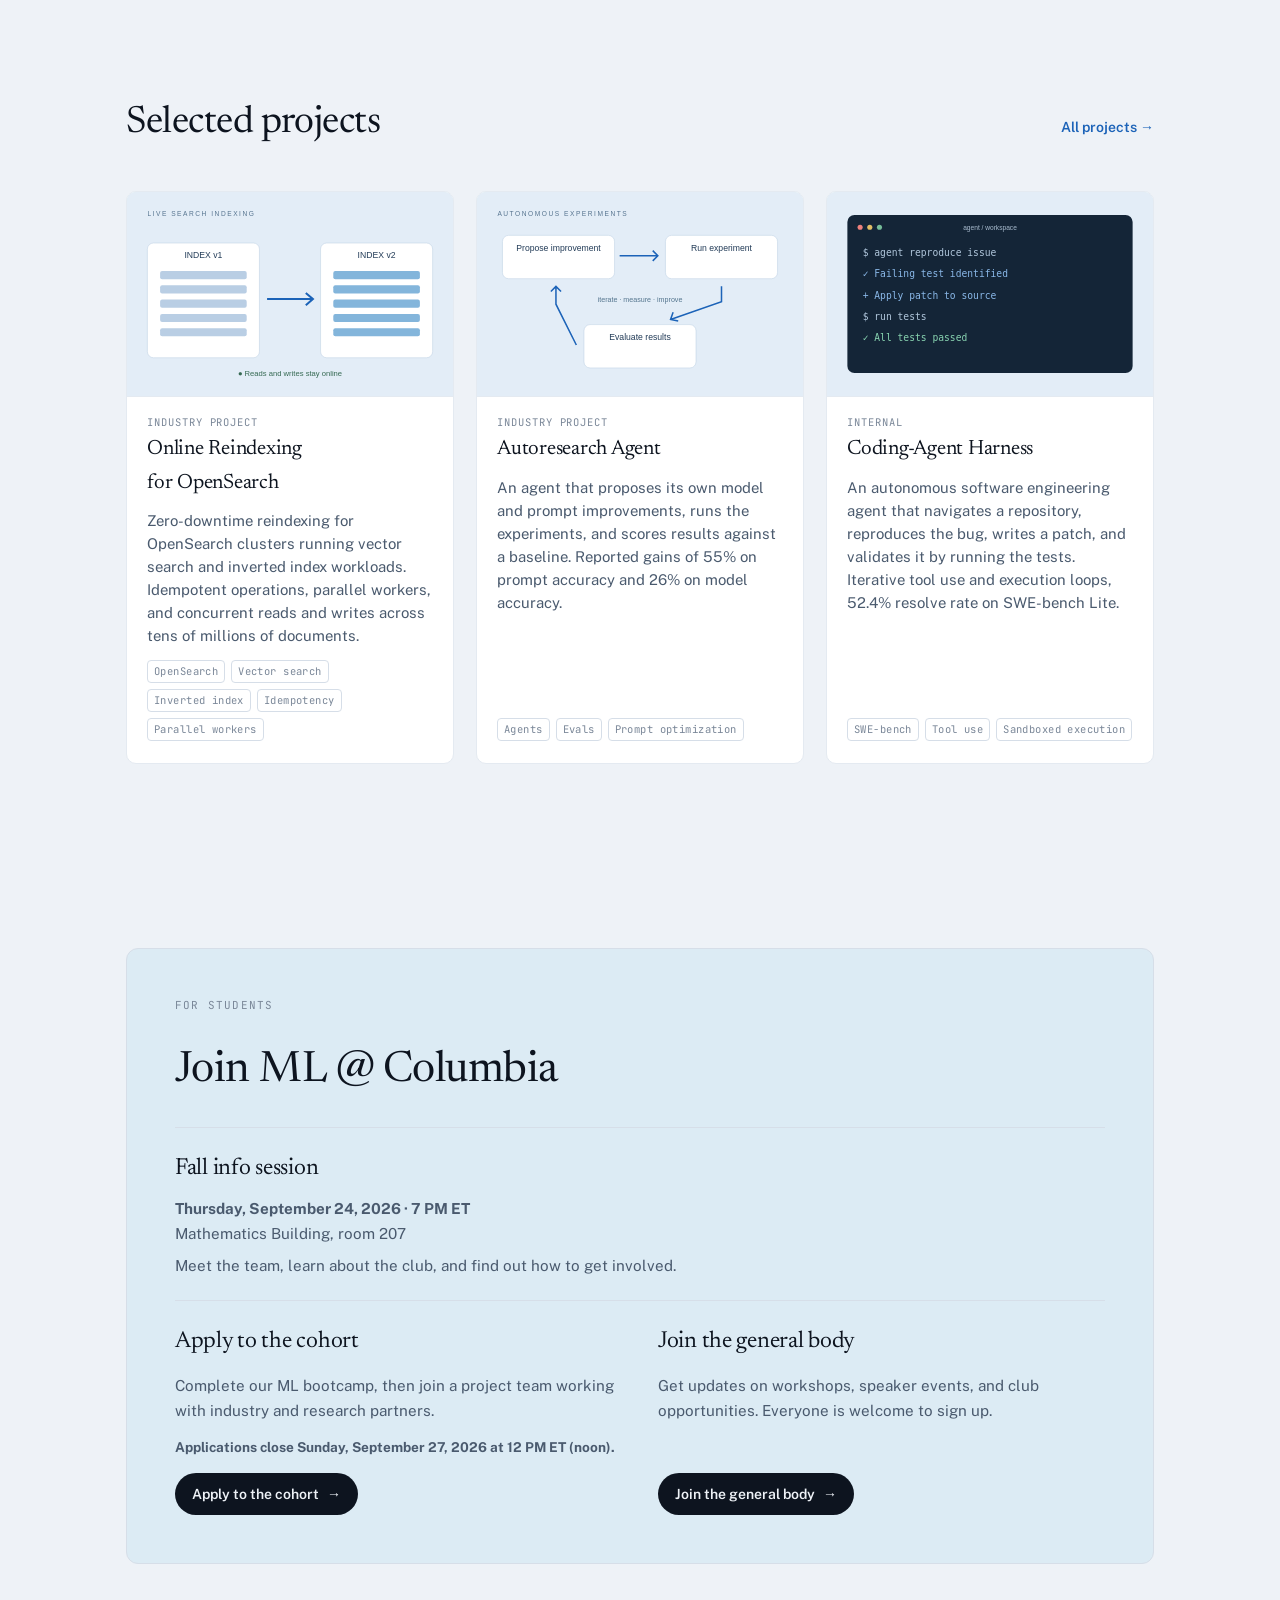
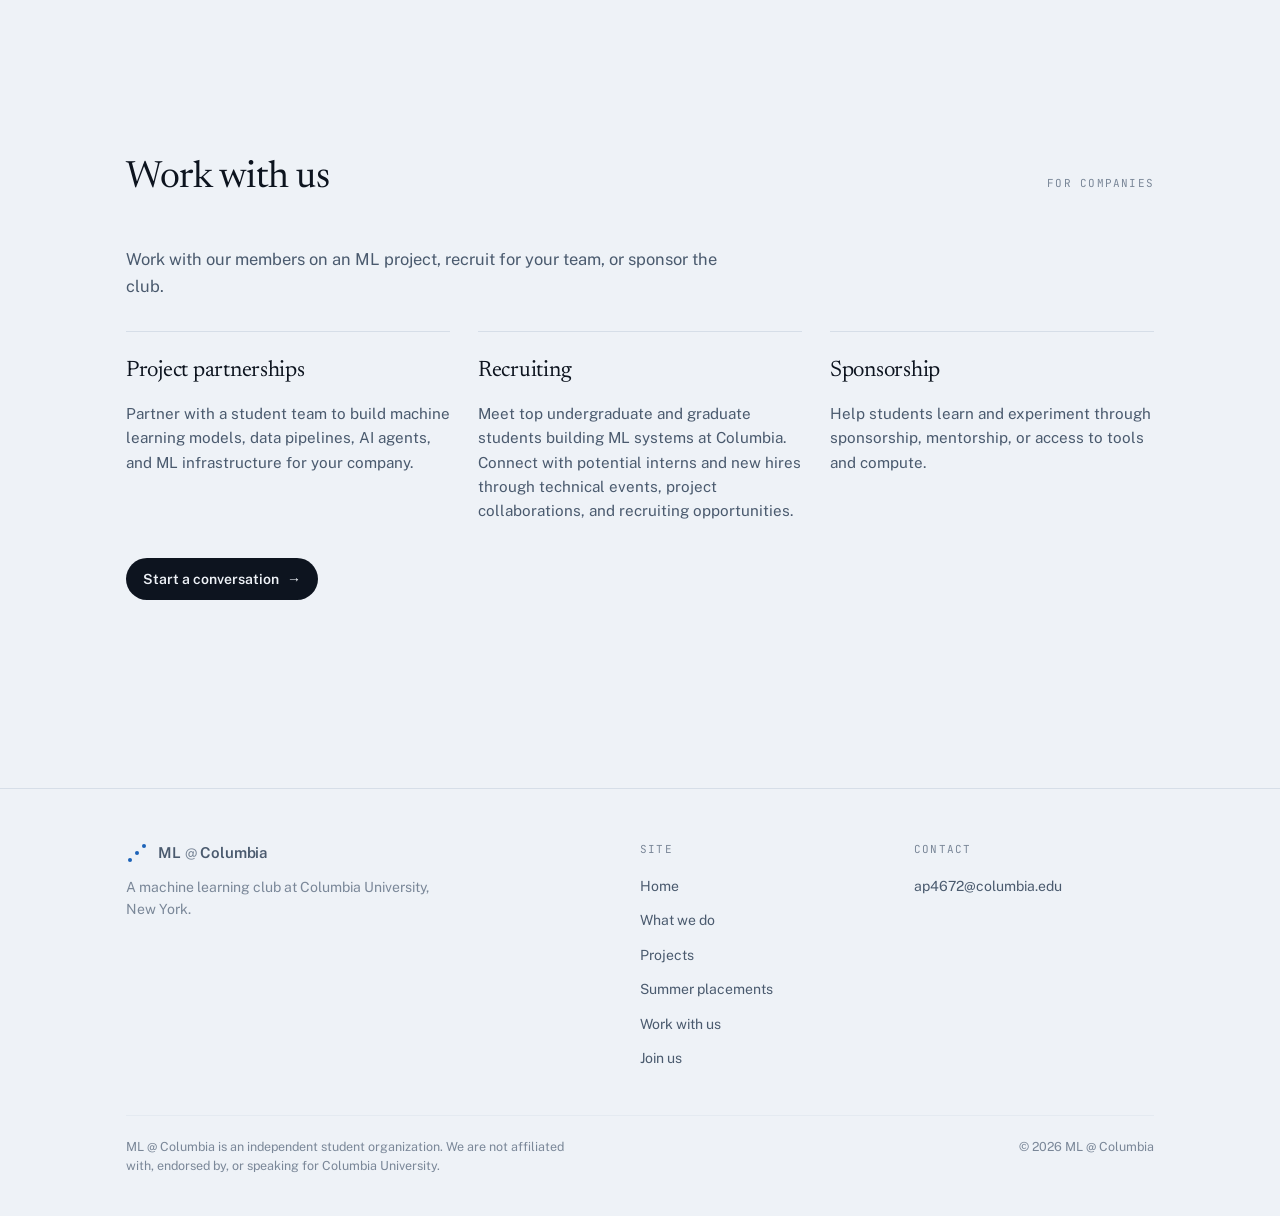
==== commit 4ea05e6c: "Add cohort applications, general body signup, and fall info session" ====
--- a/index.html
+++ b/index.html
@@ -7,7 +7,7 @@
 <link rel="preconnect" href="https://fonts.googleapis.com">
 <link rel="preconnect" href="https://fonts.gstatic.com" crossorigin>
 <link rel="stylesheet" href="https://fonts.googleapis.com/css2?family=Newsreader:ital,opsz,wght@0,6..72,300;0,6..72,400;0,6..72,500;1,6..72,300;1,6..72,400&family=Public+Sans:ital,wght@0,400;0,500;0,600;1,400&family=JetBrains+Mono:wght@400;500&display=swap">
-<link rel="stylesheet" href="/assets/styles.css?v=20260917-8">
+<link rel="stylesheet" href="/assets/styles.css?v=20260920-1">
 <title>ML @ Columbia</title>
 <meta name="description" content="Columbia's first machine learning club. Learn ML from the fundamentals up, then put it to work on projects with fellow students and industry partners.">
 <meta property="og:title" content="ML @ Columbia">
@@ -35,7 +35,7 @@
       <a href="/projects.html">Projects</a>
       <a href="/#placements">Placements</a>
       <a href="/#work-with-us">Work With Us</a>
-      <a href="https://docs.google.com/forms/d/e/1FAIpQLSe1aAeXdTemcPGU65a6ZfZLP3_ISOKGMa5ZBSBKh-L8s23Fig/viewform?usp=dialog">Join Us</a>
+      <a href="/#join-us">Join Us</a>
     </div>
   </div>
 </nav>
@@ -45,9 +45,10 @@
     <div class="wrap">
       <h1>Machine Learning<br><em>@ Columbia</em></h1>
       <p class="lede">Columbia's first machine learning club. We teach ML from the fundamentals up, then put it to work on projects with fellow students and industry partners.</p>
+      <p class="recruitment-note"><a href="https://docs.google.com/forms/d/e/1FAIpQLScATBQMscguJzRXknHJV8eYyYYkuHHgAEilAZqEvOfWYHgnEQ/viewform?usp=header">Fall cohort</a> applications are open. <a href="/#join-us">Info session: Sept. 24 at 7 PM ET &rarr;</a></p>
       <div class="cta-row">
         <a class="btn btn-solid" href="/projects.html">See our projects <span class="arw" aria-hidden="true">&rarr;</span></a>
-        <a class="btn btn-ghost" href="https://docs.google.com/forms/d/e/1FAIpQLSe1aAeXdTemcPGU65a6ZfZLP3_ISOKGMa5ZBSBKh-L8s23Fig/viewform?usp=dialog">Join us <span class="arw" aria-hidden="true">&rarr;</span></a>
+        <a class="btn btn-ghost" href="/#join-us">Join us <span class="arw" aria-hidden="true">&rarr;</span></a>
       </div>
     </div>
   </section>
@@ -90,7 +91,24 @@
     <div class="join-panel">
       <span class="sec-kicker mono">For students</span>
       <h2 id="join-title">Join ML @ Columbia</h2>
-      <a class="btn btn-solid" href="https://docs.google.com/forms/d/e/1FAIpQLSe1aAeXdTemcPGU65a6ZfZLP3_ISOKGMa5ZBSBKh-L8s23Fig/viewform?usp=dialog">Interest form <span class="arw" aria-hidden="true">&rarr;</span></a>
+      <div class="info-session">
+        <h3>Fall info session</h3>
+        <p><strong>Thursday, September 24, 2026 · 7 PM ET</strong><br>Mathematics Building, room 207</p>
+        <p>Meet the team, learn about the club, and find out how to get involved.</p>
+      </div>
+      <div class="join-options">
+        <div class="join-option">
+          <h3>Apply to the cohort</h3>
+          <p>Complete our ML bootcamp, then join a project team working with industry and research partners.</p>
+          <p class="application-deadline"><strong>Applications close Sunday, September 27, 2026 at 12 PM ET (noon).</strong></p>
+          <a class="btn btn-solid" href="https://docs.google.com/forms/d/e/1FAIpQLScATBQMscguJzRXknHJV8eYyYYkuHHgAEilAZqEvOfWYHgnEQ/viewform?usp=header">Apply to the cohort <span class="arw" aria-hidden="true">&rarr;</span></a>
+        </div>
+        <div class="join-option">
+          <h3>Join the general body</h3>
+          <p>Get updates on workshops, speaker events, and club opportunities. Everyone is welcome to sign up.</p>
+          <a class="btn btn-solid" href="https://docs.google.com/forms/d/e/1FAIpQLSfZbLaPYP8Li2mah1FTQ3oWY_xhiK3Q3Xvu40hqxxihoD72gQ/viewform?usp=header">Join the general body <span class="arw" aria-hidden="true">&rarr;</span></a>
+        </div>
+      </div>
     </div>
   </section>
 
@@ -143,7 +161,7 @@
           <li><a href="/projects.html">Projects</a></li>
           <li><a href="/#placements">Summer placements</a></li>
           <li><a href="/#work-with-us">Work with us</a></li>
-          <li><a href="https://docs.google.com/forms/d/e/1FAIpQLSe1aAeXdTemcPGU65a6ZfZLP3_ISOKGMa5ZBSBKh-L8s23Fig/viewform?usp=dialog">Join us</a></li>
+          <li><a href="/#join-us">Join us</a></li>
         </ul>
       </div>
       <div>
@@ -159,8 +177,8 @@
     </div>
   </div>
 </footer>
-<script src="/assets/data.js?v=20260917-8"></script>
+<script src="/assets/data.js?v=20260920-1"></script>
 <script src="/assets/motifs.js"></script>
-<script src="/assets/site.js?v=20260917-8"></script>
+<script src="/assets/site.js?v=20260920-1"></script>
 </body>
 </html>
--- a/assets/styles.css
+++ b/assets/styles.css
@@ -293,3 +293,17 @@
 .about-copy .prose{max-width:none}
 .about-copy .prose + .prose{margin-top:24px}
 @media(max-width:620px){.about-layout{grid-template-columns:1fr;gap:24px}}
+
+.recruitment-note{margin-top:22px;color:var(--ink-2);font-size:.9rem;max-width:56ch}
+.recruitment-note a{color:var(--accent);text-underline-offset:3px}
+.info-session{width:100%;padding:22px 0;border-top:1px solid var(--line);border-bottom:1px solid var(--line)}
+.info-session h3,.join-option h3{font-size:1.45rem;margin-bottom:10px}
+.info-session p{color:var(--ink-2);font-size:.95rem}
+.info-session p+p{margin-top:8px}
+.join-options{display:grid;grid-template-columns:repeat(2,minmax(0,1fr));gap:36px;width:100%}
+.join-option{display:flex;flex-direction:column;align-items:flex-start;gap:14px;min-width:0}
+.join-option h3{margin:0}
+.join-option p{color:var(--ink-2);font-size:.95rem}
+.join-option .application-deadline{font-size:.85rem}
+.join-option .btn{margin-top:auto}
+@media(max-width:620px){.join-options{grid-template-columns:1fr;gap:28px}.join-option+.join-option{padding-top:24px;border-top:1px solid var(--line)}}
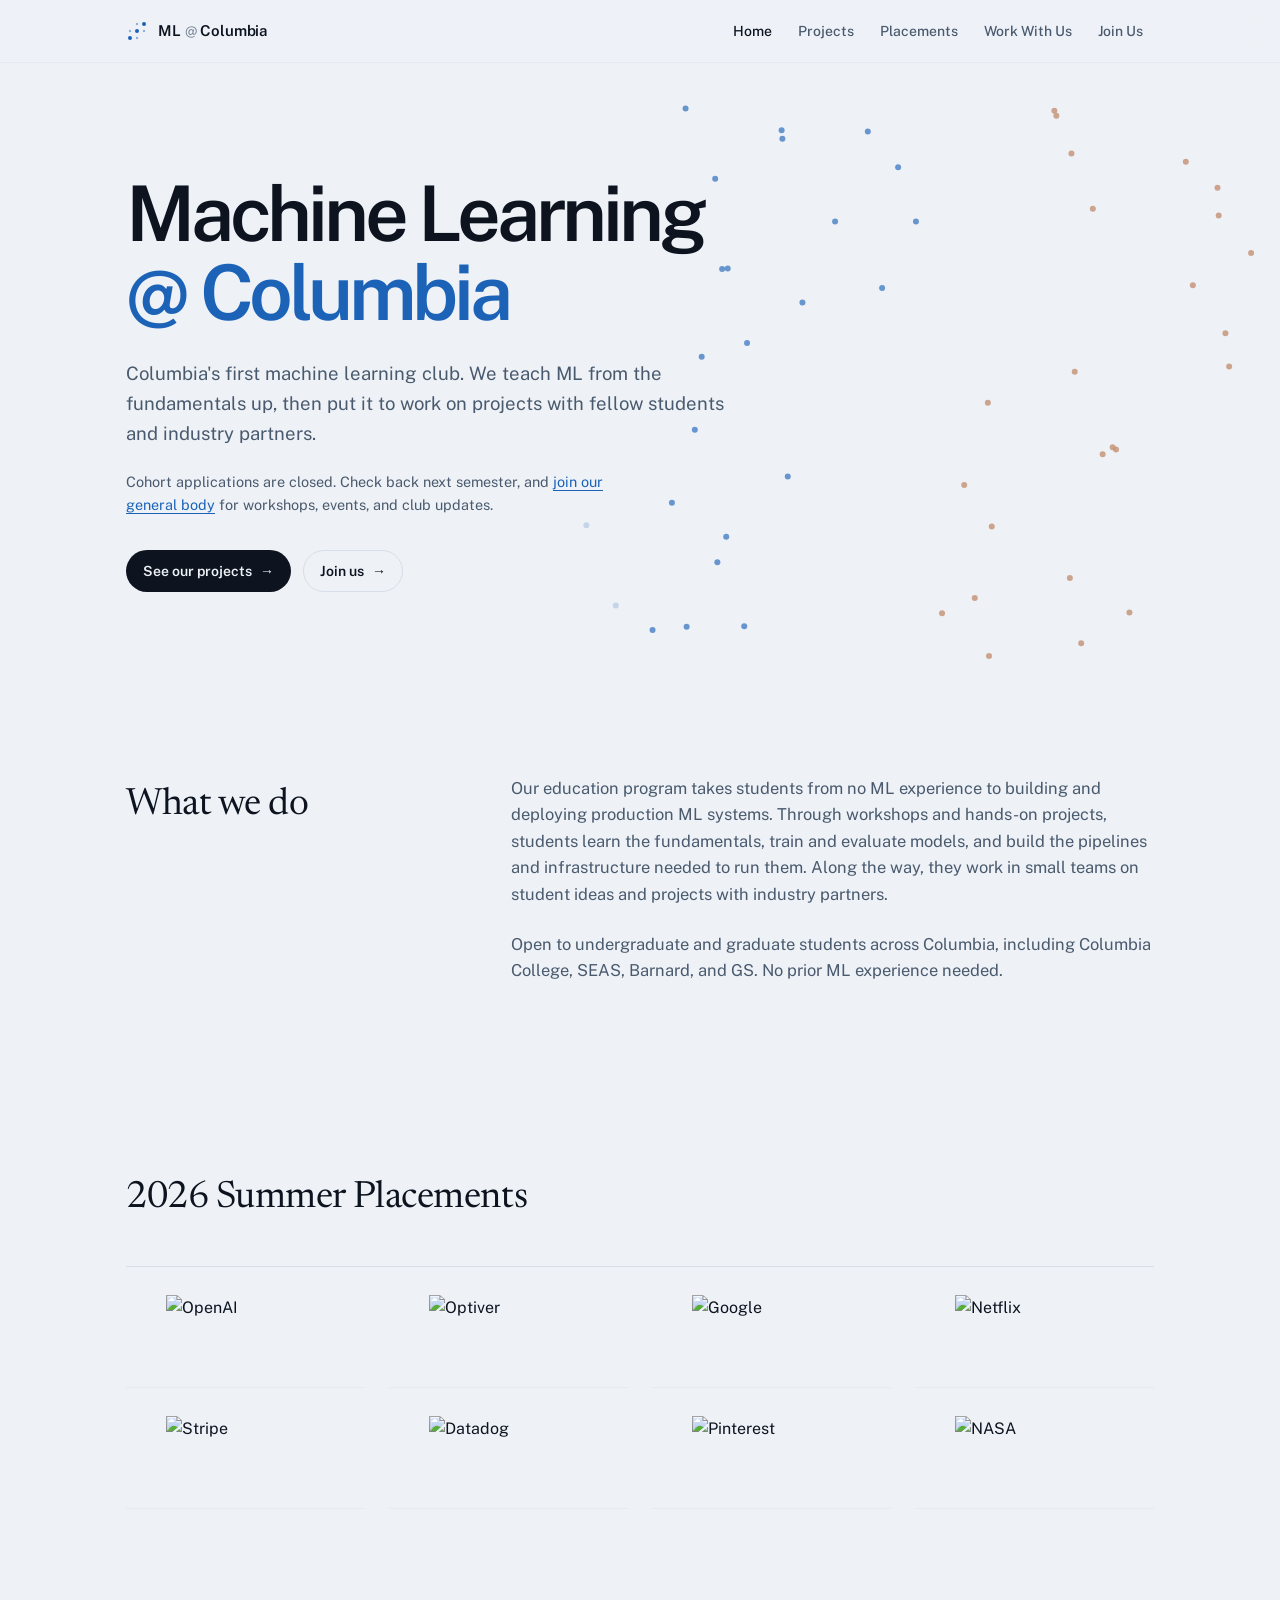
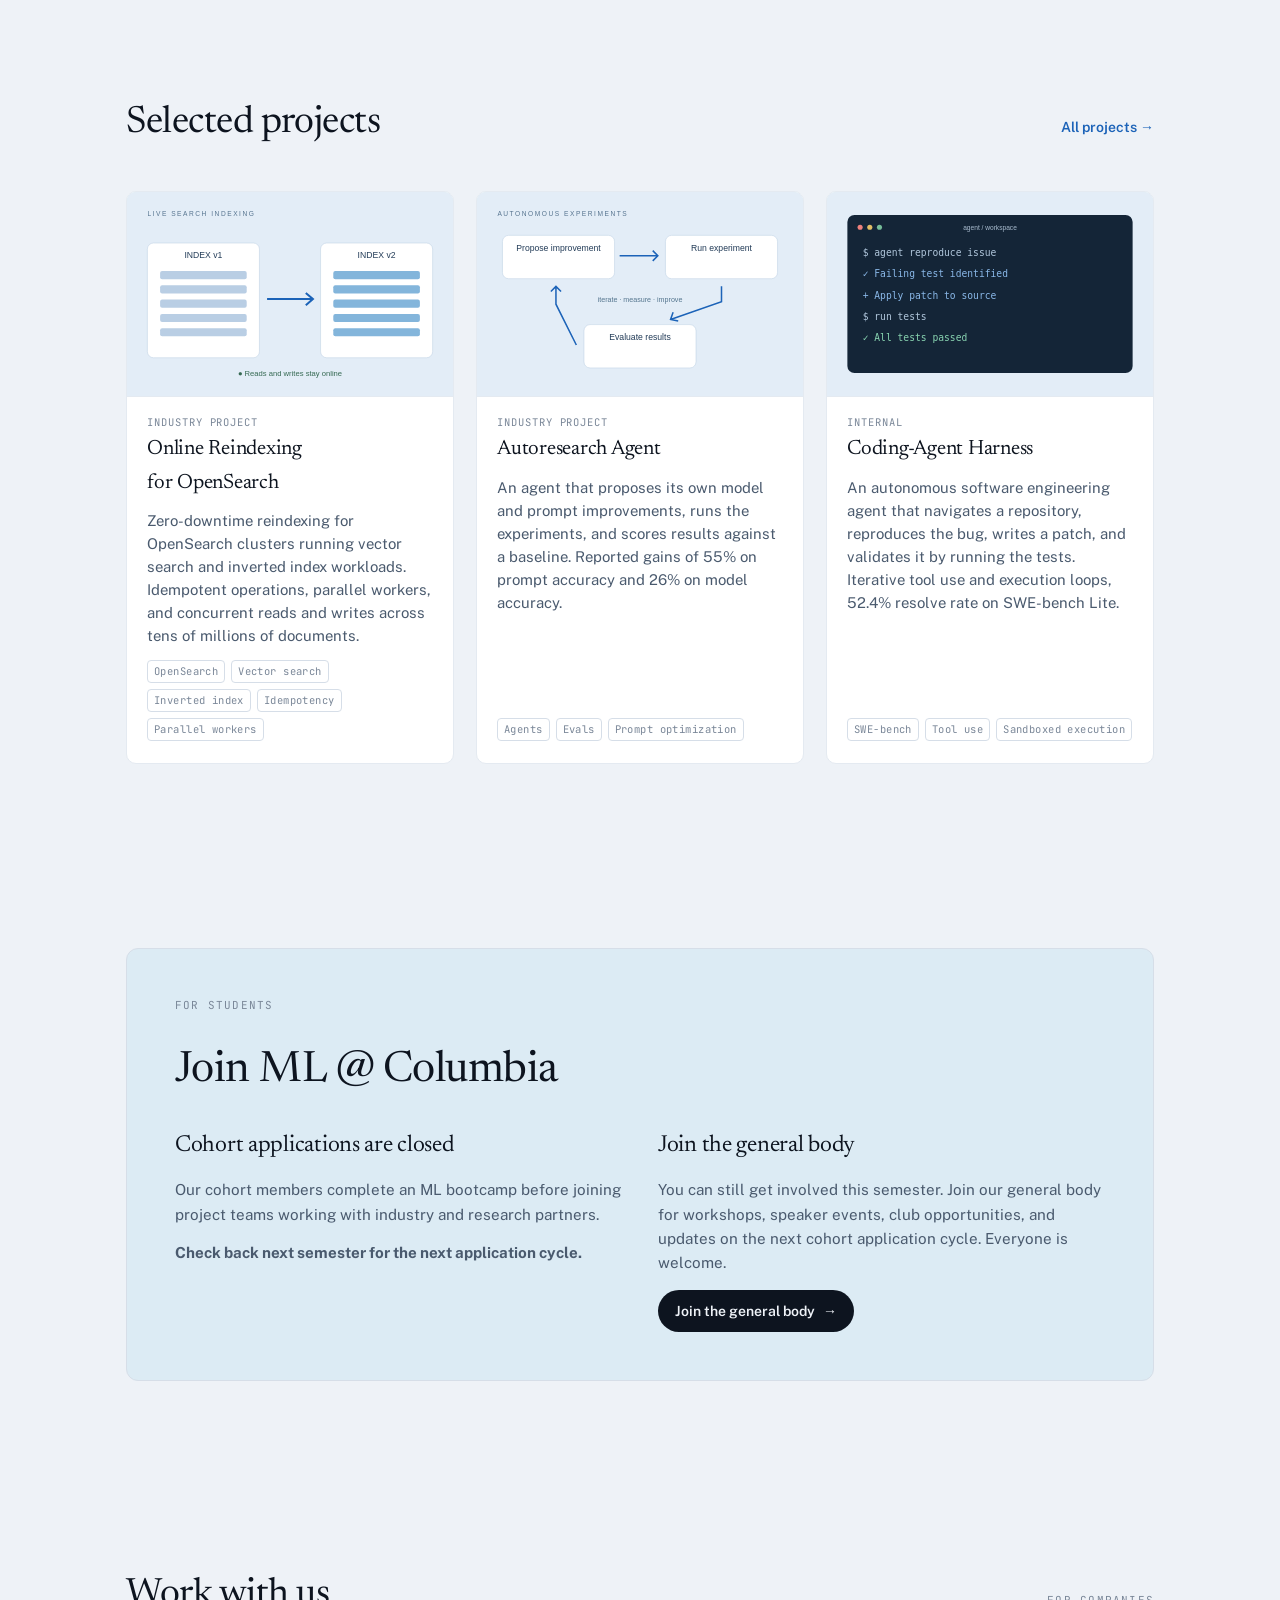
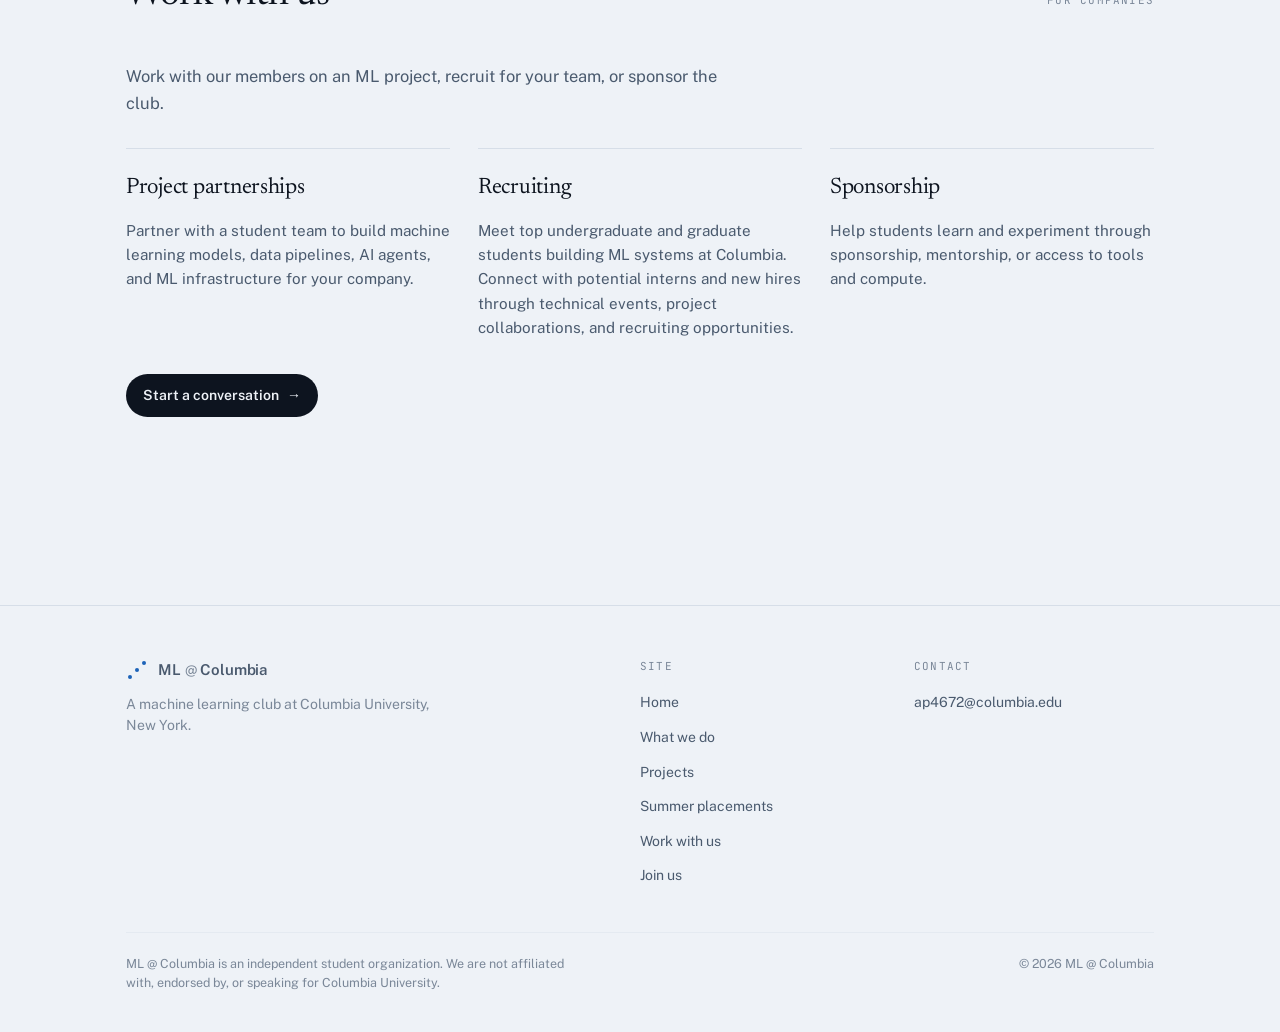
==== commit 40f42e74: "Close cohort applications and promote general body signup" ====
--- a/index.html
+++ b/index.html
@@ -45,7 +45,7 @@
     <div class="wrap">
       <h1>Machine Learning<br><em>@ Columbia</em></h1>
       <p class="lede">Columbia's first machine learning club. We teach ML from the fundamentals up, then put it to work on projects with fellow students and industry partners.</p>
-      <p class="recruitment-note"><a href="https://docs.google.com/forms/d/e/1FAIpQLScATBQMscguJzRXknHJV8eYyYYkuHHgAEilAZqEvOfWYHgnEQ/viewform?usp=header">Fall cohort</a> applications are open. <a href="/#join-us">Info session: Sept. 24 at 7 PM ET &rarr;</a></p>
+      <p class="recruitment-note">Cohort applications are closed. Check back next semester, and <a href="https://docs.google.com/forms/d/e/1FAIpQLSfZbLaPYP8Li2mah1FTQ3oWY_xhiK3Q3Xvu40hqxxihoD72gQ/viewform?usp=header">join our general body</a> for workshops, events, and club updates.</p>
       <div class="cta-row">
         <a class="btn btn-solid" href="/projects.html">See our projects <span class="arw" aria-hidden="true">&rarr;</span></a>
         <a class="btn btn-ghost" href="/#join-us">Join us <span class="arw" aria-hidden="true">&rarr;</span></a>
@@ -91,21 +91,15 @@
     <div class="join-panel">
       <span class="sec-kicker mono">For students</span>
       <h2 id="join-title">Join ML @ Columbia</h2>
-      <div class="info-session">
-        <h3>Fall info session</h3>
-        <p><strong>Thursday, September 24, 2026 · 7 PM ET</strong><br>Mathematics Building, room 207</p>
-        <p>Meet the team, learn about the club, and find out how to get involved.</p>
-      </div>
       <div class="join-options">
         <div class="join-option">
-          <h3>Apply to the cohort</h3>
-          <p>Complete our ML bootcamp, then join a project team working with industry and research partners.</p>
-          <p class="application-deadline"><strong>Applications close Sunday, September 27, 2026 at 12 PM ET (noon).</strong></p>
-          <a class="btn btn-solid" href="https://docs.google.com/forms/d/e/1FAIpQLScATBQMscguJzRXknHJV8eYyYYkuHHgAEilAZqEvOfWYHgnEQ/viewform?usp=header">Apply to the cohort <span class="arw" aria-hidden="true">&rarr;</span></a>
+          <h3>Cohort applications are closed</h3>
+          <p>Our cohort members complete an ML bootcamp before joining project teams working with industry and research partners.</p>
+          <p><strong>Check back next semester for the next application cycle.</strong></p>
         </div>
         <div class="join-option">
           <h3>Join the general body</h3>
-          <p>Get updates on workshops, speaker events, and club opportunities. Everyone is welcome to sign up.</p>
+          <p>You can still get involved this semester. Join our general body for workshops, speaker events, club opportunities, and updates on the next cohort application cycle. Everyone is welcome.</p>
           <a class="btn btn-solid" href="https://docs.google.com/forms/d/e/1FAIpQLSfZbLaPYP8Li2mah1FTQ3oWY_xhiK3Q3Xvu40hqxxihoD72gQ/viewform?usp=header">Join the general body <span class="arw" aria-hidden="true">&rarr;</span></a>
         </div>
       </div>
